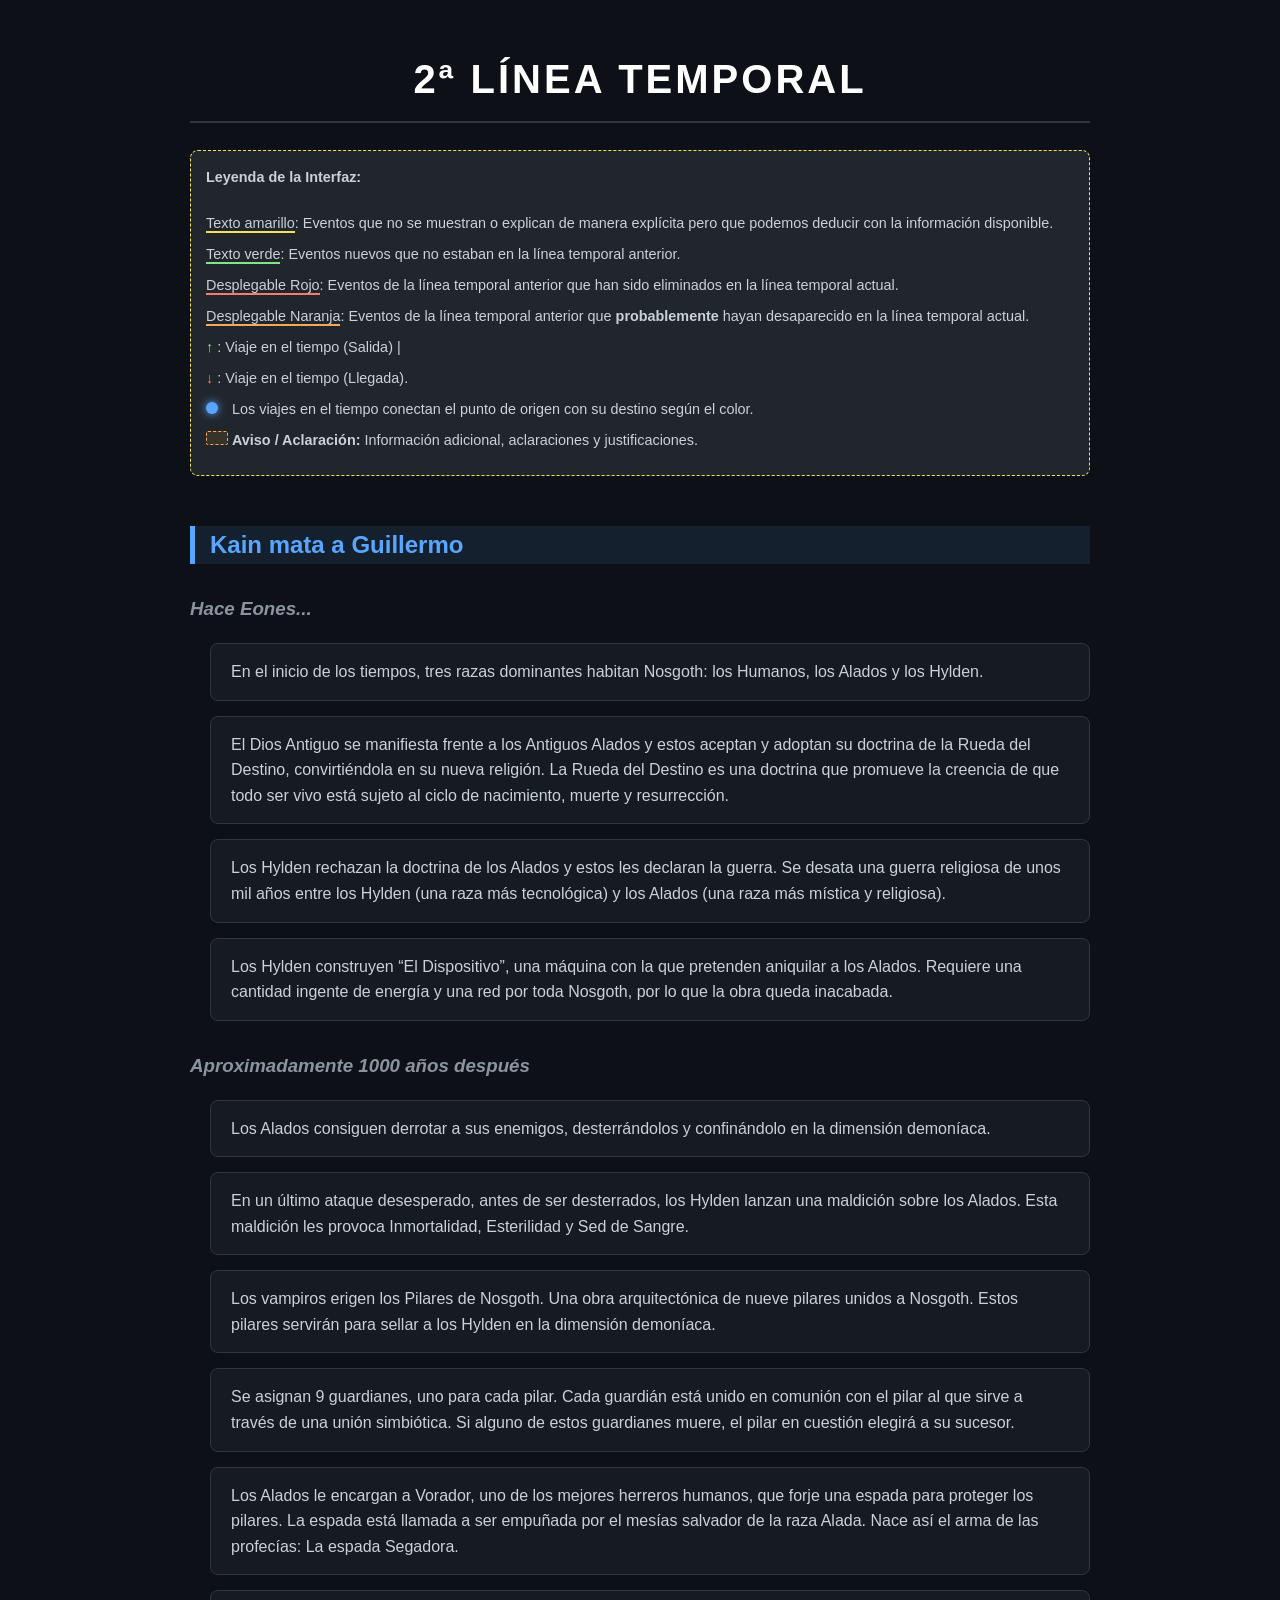
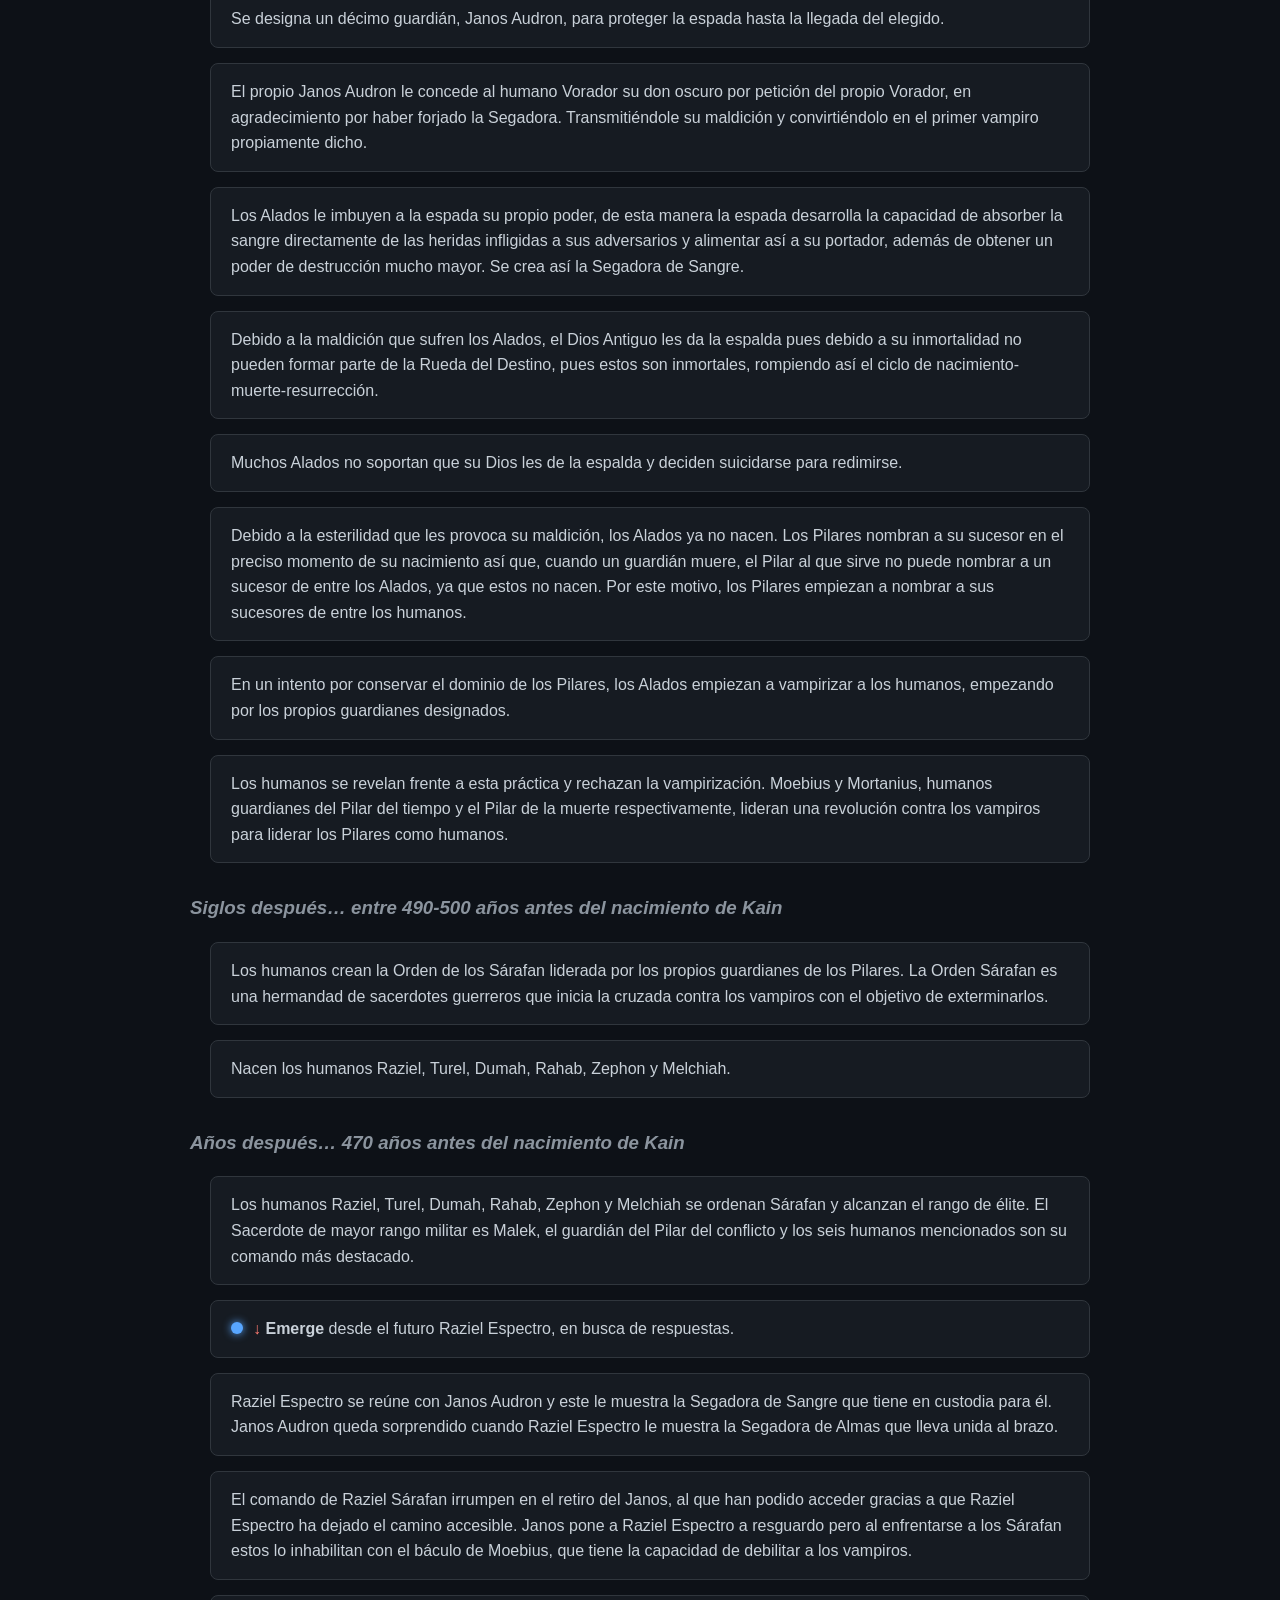
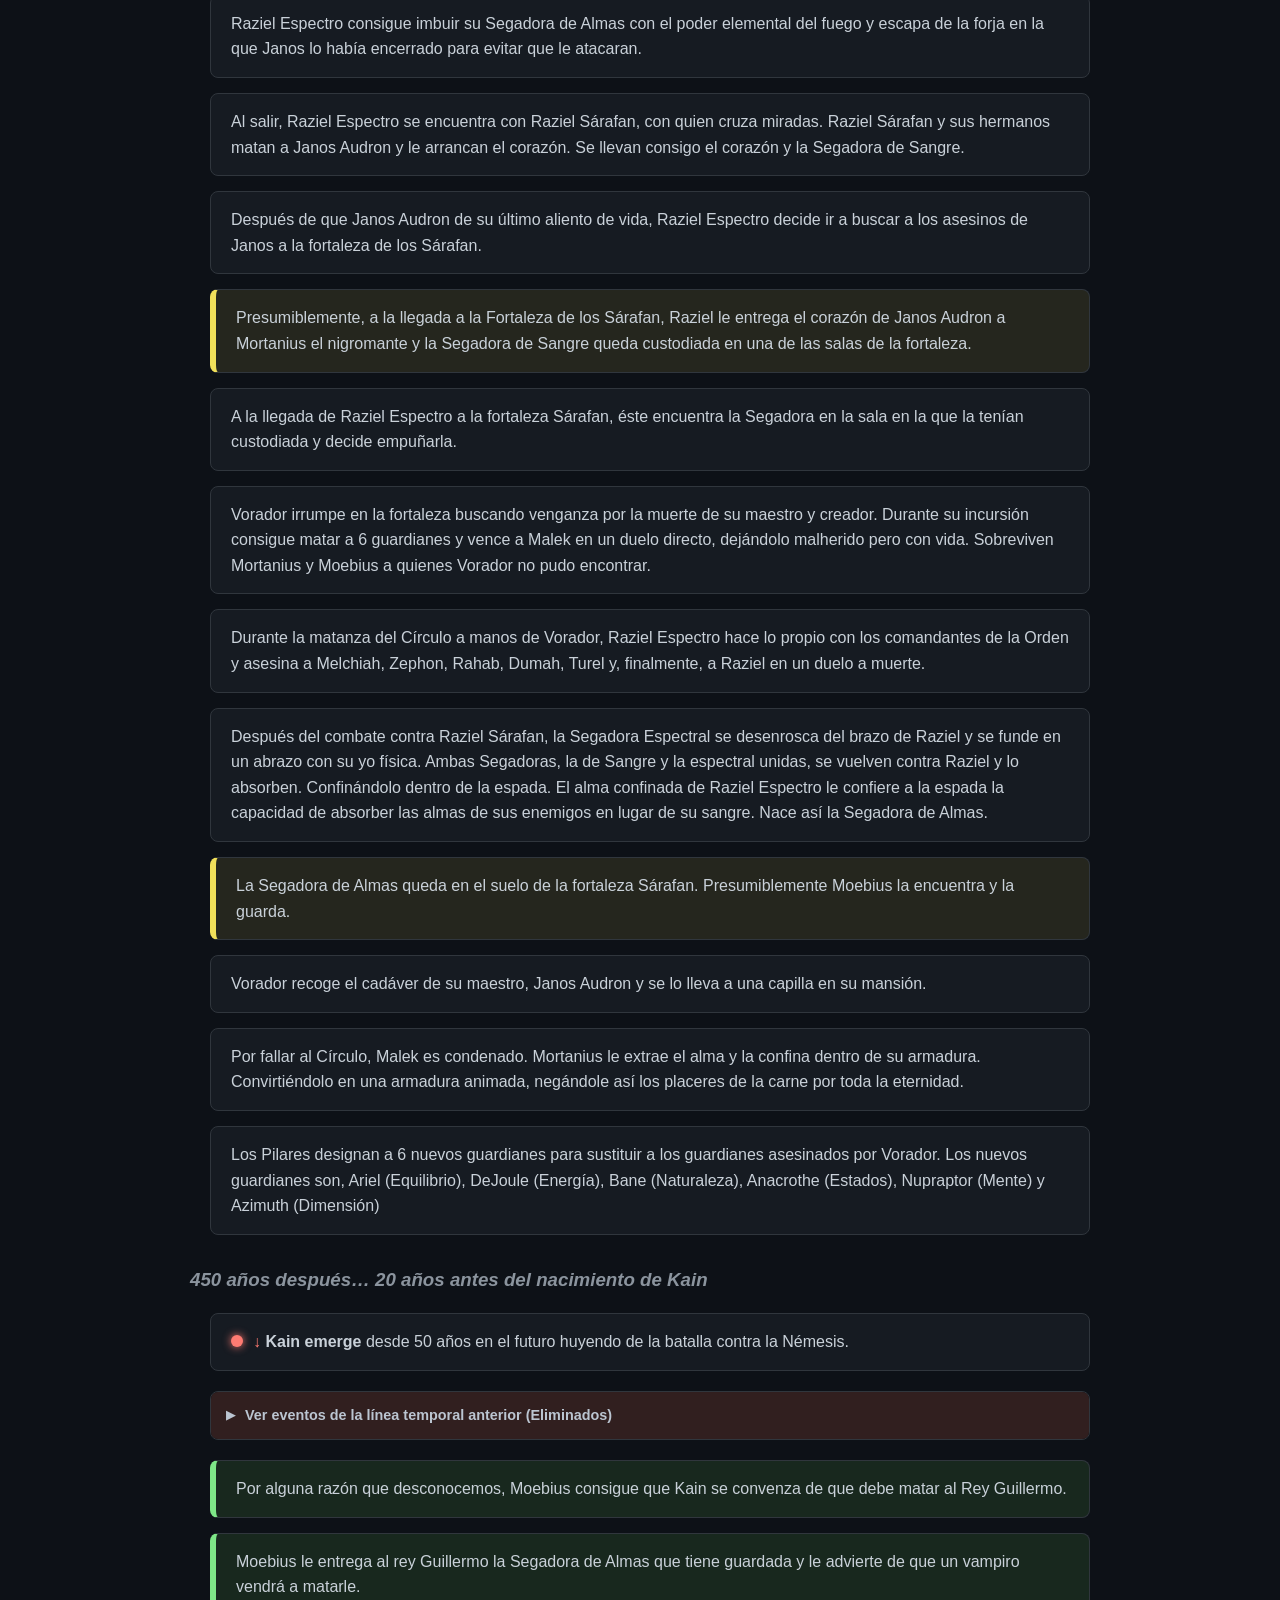
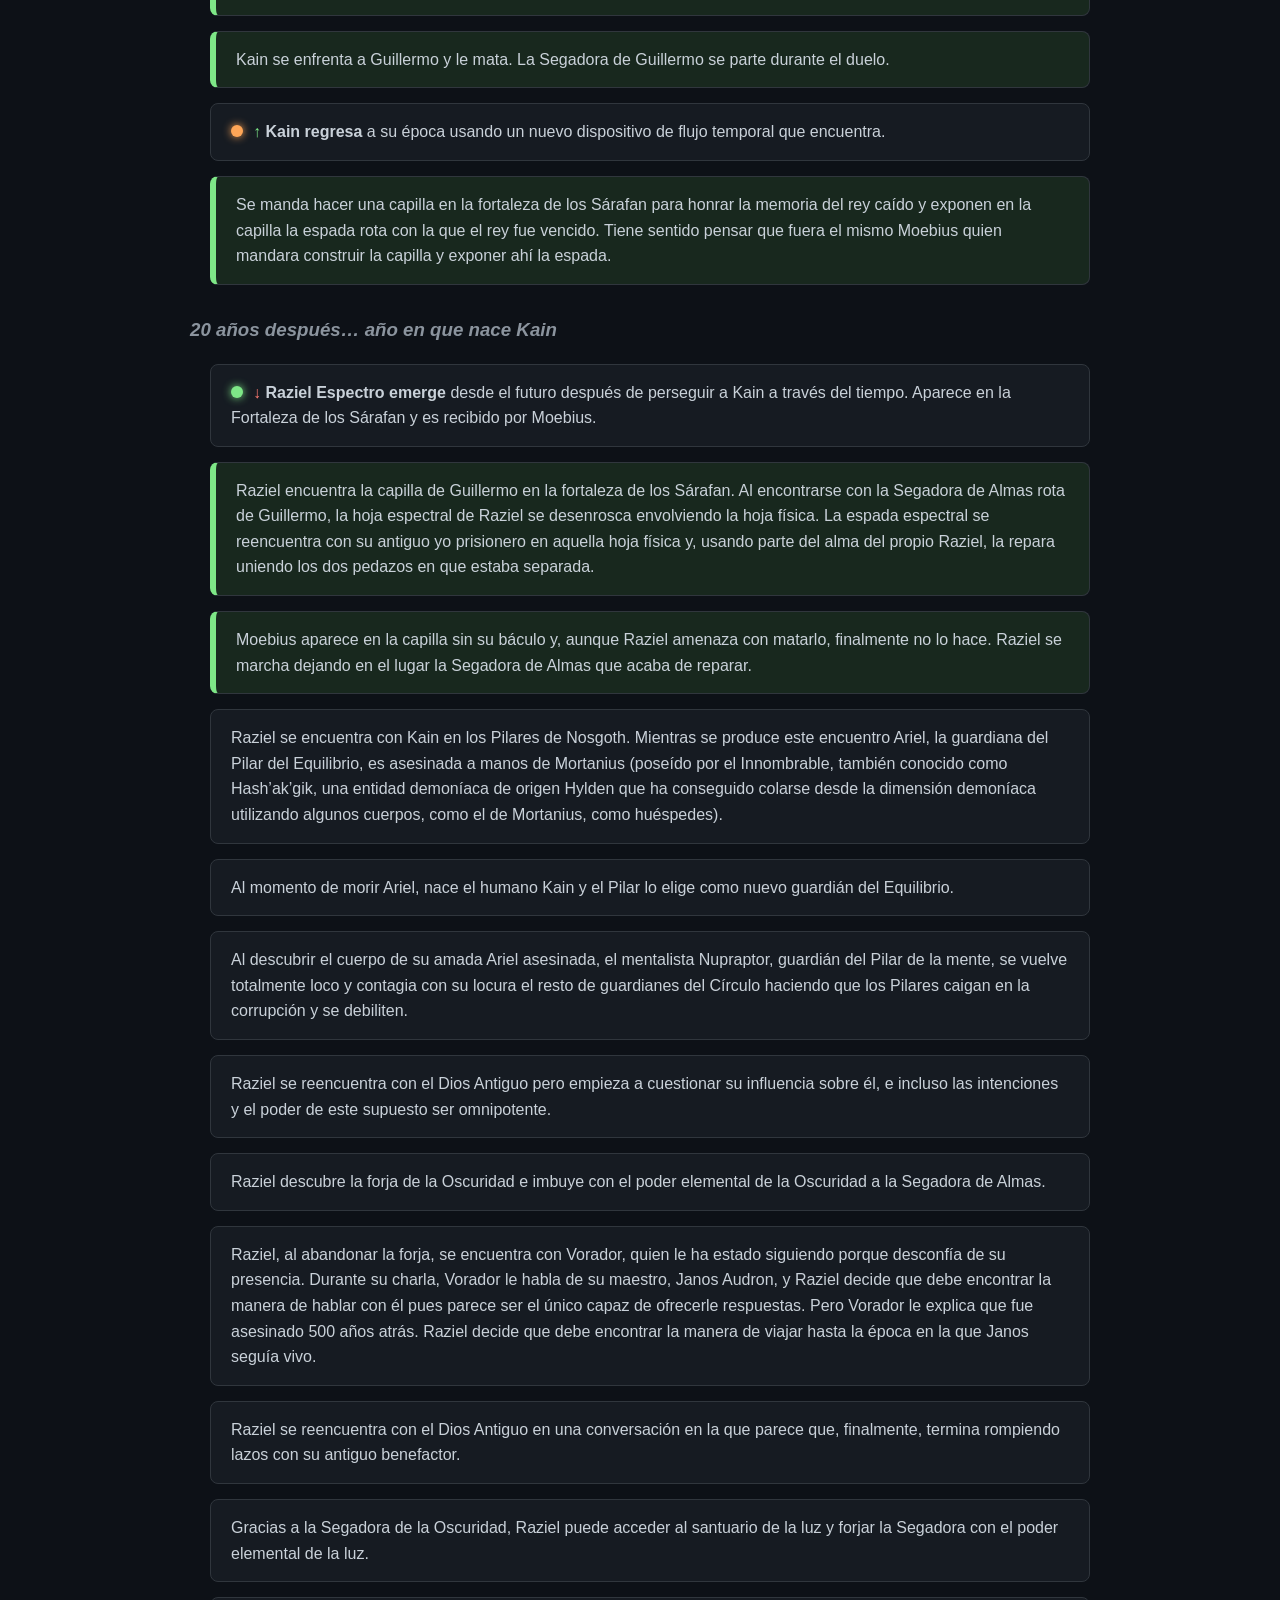
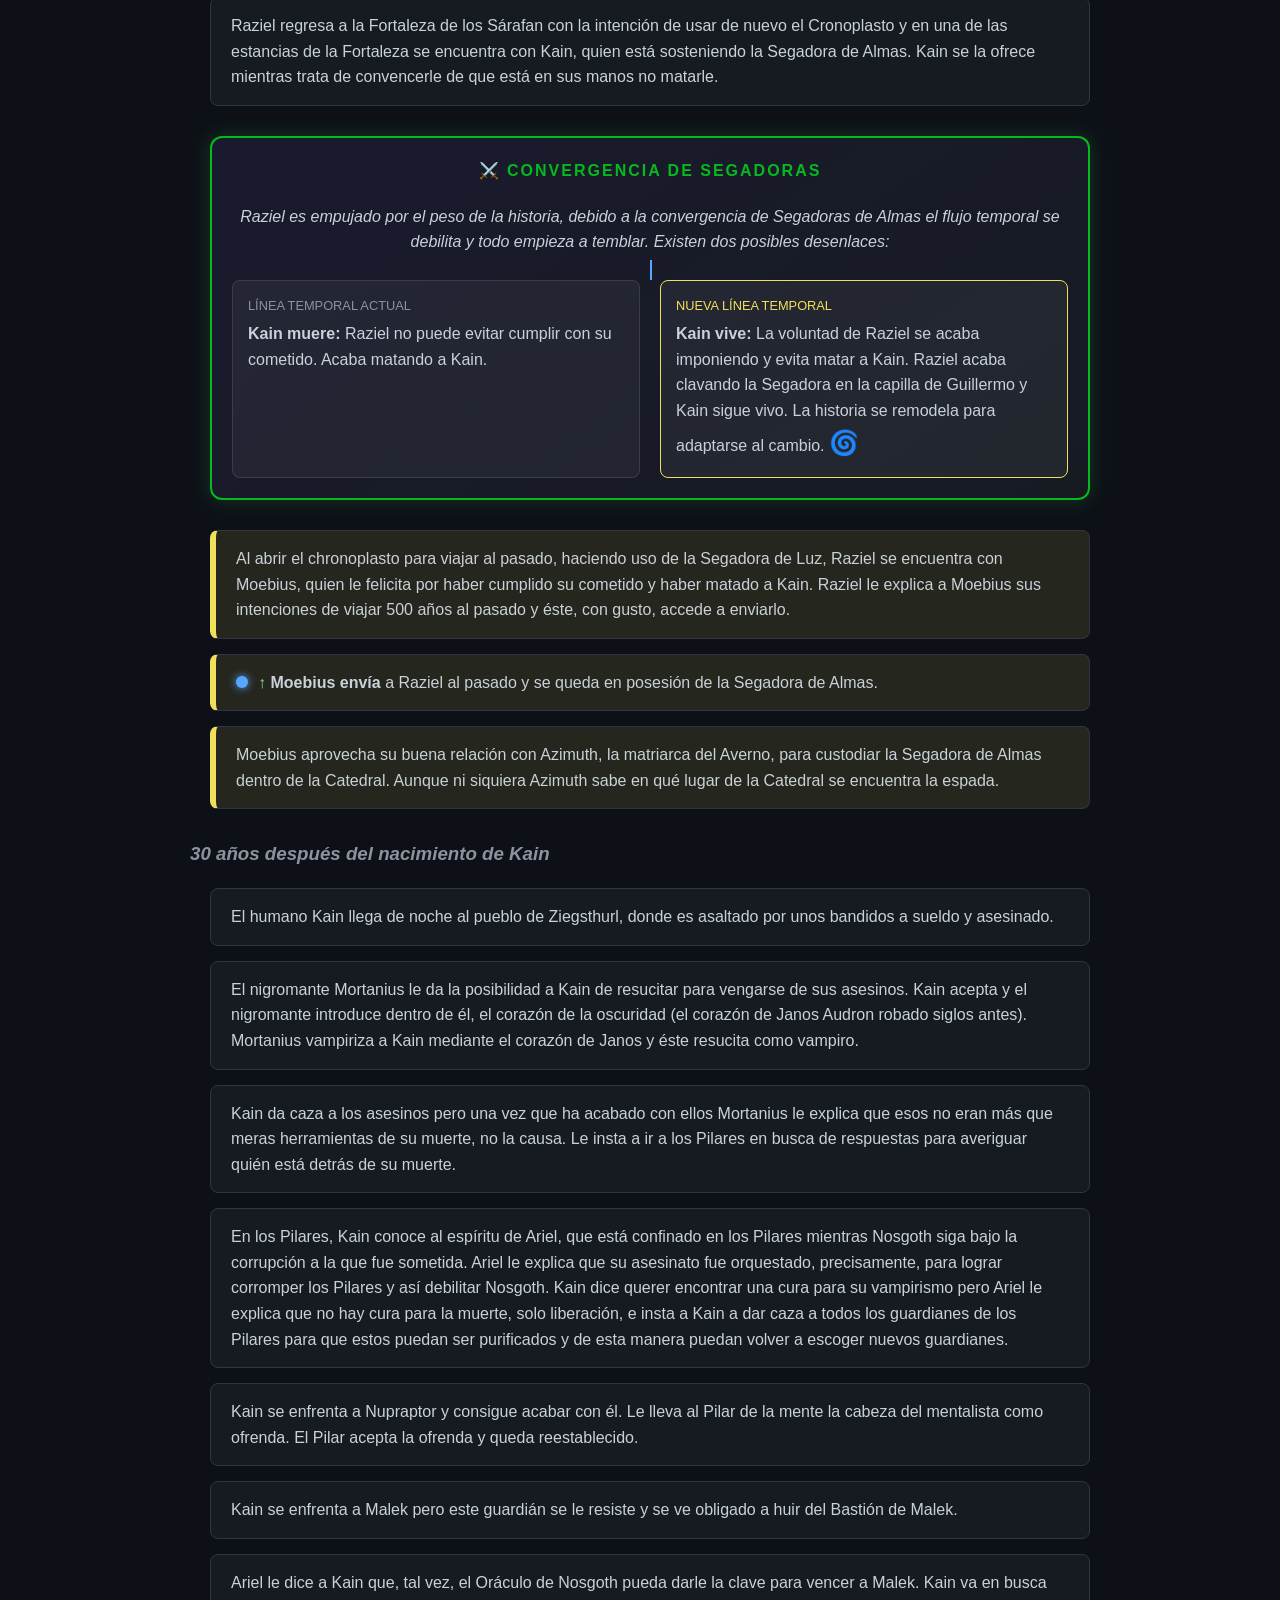
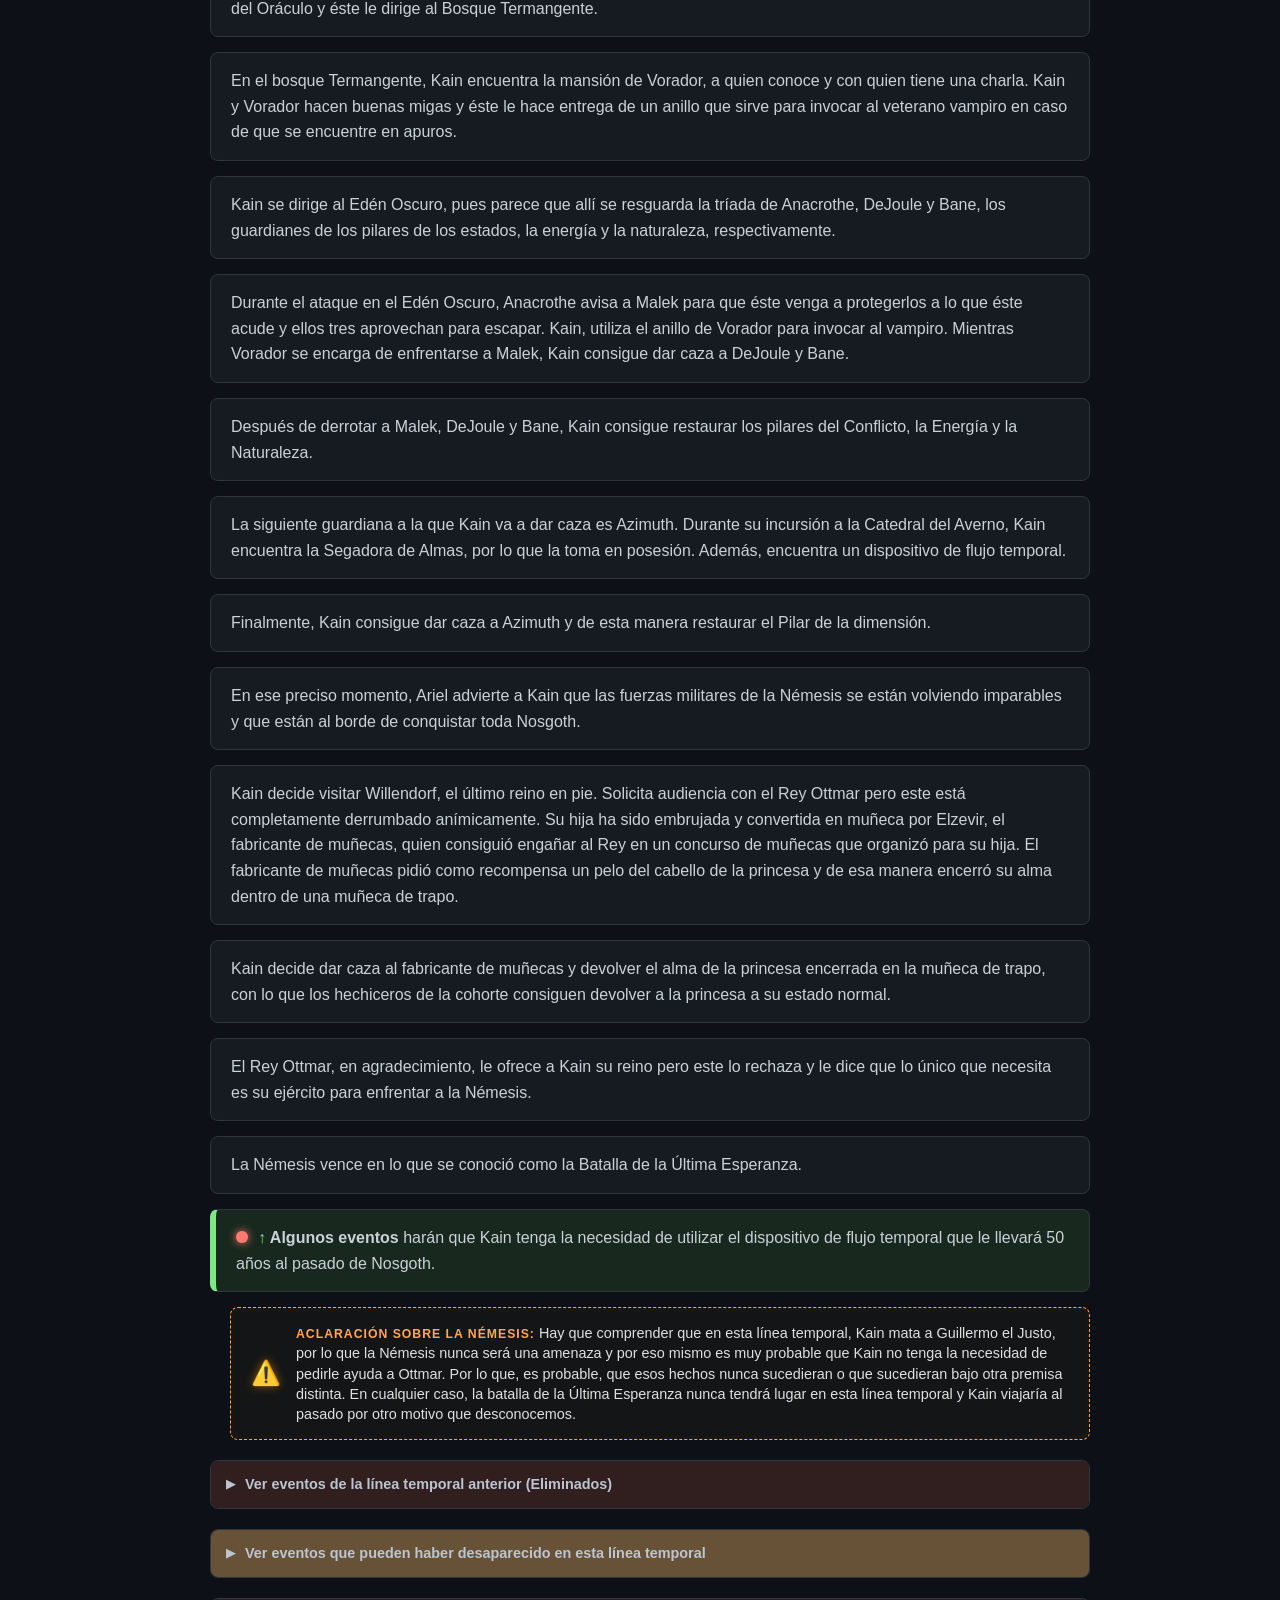
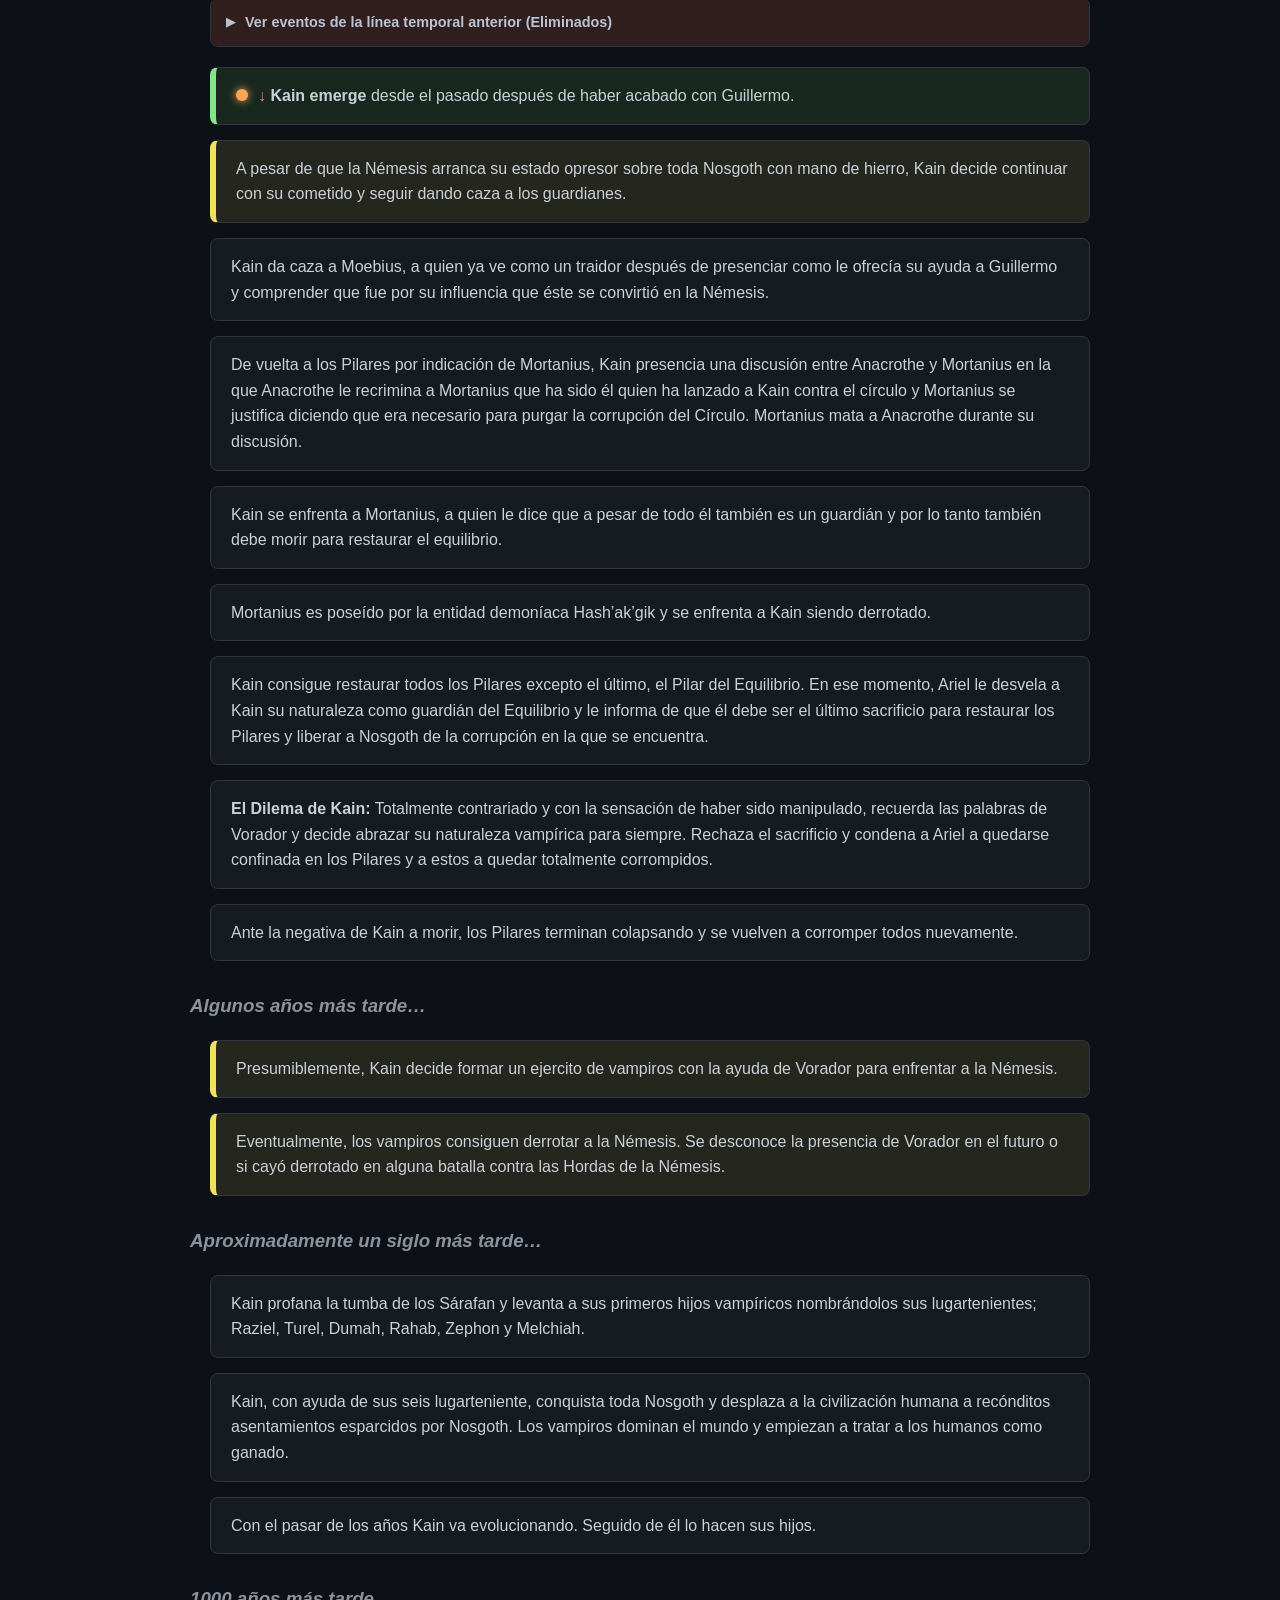
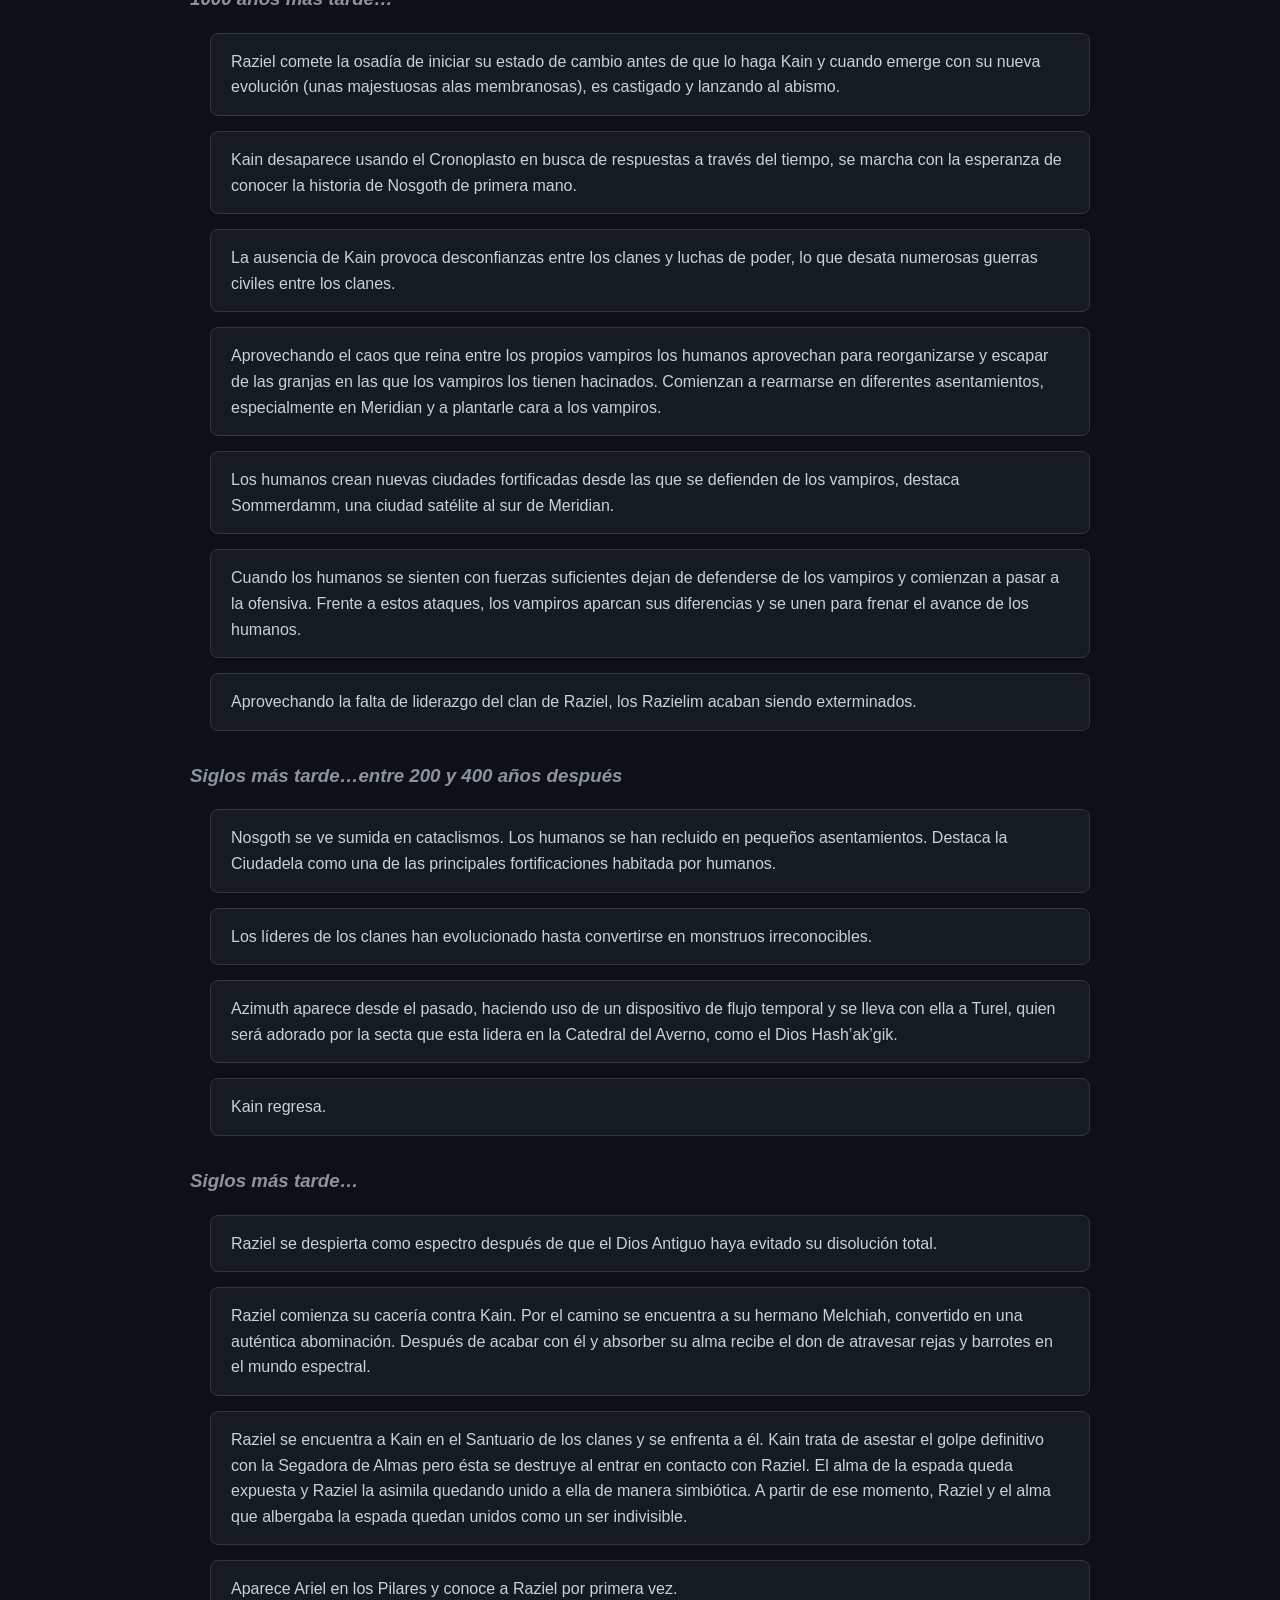
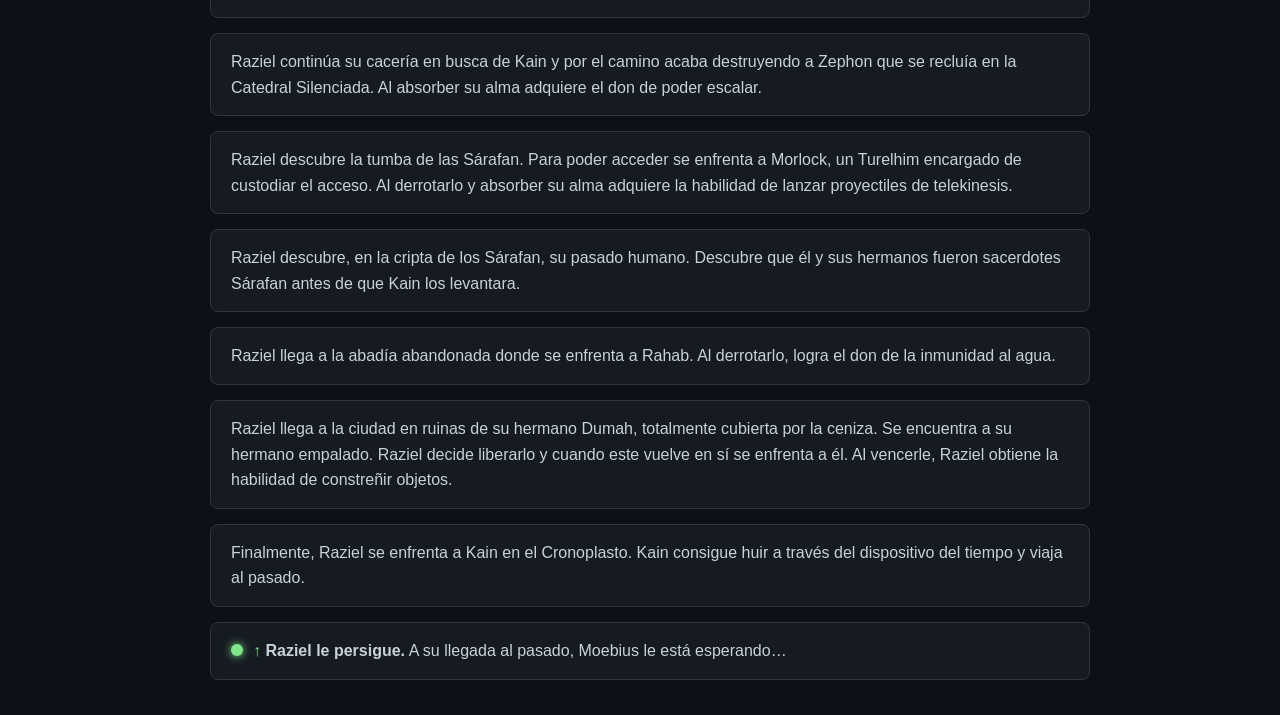
==== 2Timeline.html @ b4eefad9 "Subiendo archivos al remoto" ====
<!DOCTYPE html>
<html lang="es">

<head>
    <meta charset="UTF-8">
    <meta name="viewport" content="width=device-width, initial-scale=1.0">
    <title>Cronología de Nosgoth - Versión Estética</title>
    <link rel="stylesheet" href="./css/timeline-style.css" />
</head>

<body>

    <div class="container">
        <h1>2ª Línea Temporal</h1>

        <div class="legend">
            <strong>Leyenda de la Interfaz:</strong><br><br>
            <div class="legend-item"><span style="border-bottom: 2px solid var(--accent-yellow)">Texto amarillo</span>:
                Eventos que no se
                muestran o explican de manera explícita pero que podemos deducir con la información disponible.</div>
            <div class="legend-item"><span style="border-bottom: 2px solid var(--accent-green)">Texto verde</span>:
                Eventos nuevos que no estaban en la línea temporal anterior.</div>
            <div class="legend-item"><span style="border-bottom: 2px solid var(--accent-red)">Desplegable Rojo</span>:
                Eventos de la línea temporal anterior que han sido eliminados en la línea temporal actual.</div>
            <div class="legend-item"><span style="border-bottom: 2px solid var(--accent-orange)">Desplegable
                    Naranja</span>:
                Eventos de la línea temporal anterior que <strong>probablemente</strong> hayan desaparecido en la línea
                temporal actual.</div>
            <div class="legend-item"><span class="up">↑</span> : Viaje en el tiempo (Salida) | </div>
            <div class="legend-item"><span class="down">↓</span> : Viaje en el tiempo
                (Llegada).</div>
            <div class="legend-item"><span class="dot dot-blue"></span> Los viajes en el tiempo conectan el punto de
                origen con su destino según
                el color.</div>
            <div class="legend-item"><span class="warning-sample"></span>
                <strong>Aviso / Aclaración:</strong> Información adicional, aclaraciones y justificaciones.
            </div>
        </div>

        <h2>Kain mata a Guillermo</h2>

        <h3>Hace Eones...</h3>
        <div class="timeline">
            <div class="event-card">En el inicio de los tiempos, tres razas dominantes habitan Nosgoth: los Humanos, los
                Alados y los Hylden.</div>
            <div class="event-card">El Dios Antiguo se manifiesta frente a los Antiguos Alados y estos aceptan y adoptan
                su doctrina de la Rueda del Destino,
                convirtiéndola en su nueva religión.
                La Rueda del Destino es una doctrina que promueve la creencia de que todo ser vivo está sujeto al ciclo
                de nacimiento, muerte y resurrección.
            </div>
            <div class="event-card">Los Hylden rechazan la doctrina de los Alados y estos les declaran la guerra.
                Se desata una guerra religiosa de unos mil años entre los Hylden (una raza más tecnológica) y los Alados
                (una raza más mística y religiosa).
            </div>
            <div class="event-card">Los Hylden construyen “El Dispositivo”, una máquina con la que pretenden aniquilar a
                los Alados.
                Requiere una cantidad ingente de energía y una red por toda Nosgoth, por lo que la obra queda inacabada.
            </div>
        </div>

        <h3>Aproximadamente 1000 años después</h3>
        <div class="timeline">
            <div class="event-card">Los Alados consiguen derrotar a sus enemigos, desterrándolos y confinándolo en la
                dimensión demoníaca.</div>
            <div class="event-card">En un último ataque desesperado, antes de ser desterrados, los Hylden lanzan una
                maldición sobre los Alados.
                Esta maldición les provoca Inmortalidad, Esterilidad y Sed de Sangre.
            </div>
            <div class="event-card">Los vampiros erigen los Pilares de Nosgoth. Una obra arquitectónica de nueve pilares
                unidos a Nosgoth.
                Estos pilares servirán para sellar a los Hylden en la dimensión demoníaca.
            </div>
            <div class="event-card">Se asignan 9 guardianes, uno para cada pilar. Cada guardián está unido en comunión
                con el pilar al que sirve a través de una unión simbiótica.
                Si alguno de estos guardianes muere, el pilar en cuestión elegirá a su sucesor.
            </div>
            <div class="event-card">Los Alados le encargan a Vorador, uno de los mejores herreros humanos, que forje una
                espada para proteger los pilares.
                La espada está llamada a ser empuñada por el mesías salvador de la raza Alada.
                Nace así el arma de las profecías: La espada Segadora.
            </div>
            <div class="event-card">Se designa un décimo guardián, Janos Audron, para proteger la espada hasta la
                llegada del elegido. </div>
            <div class="event-card">El propio Janos Audron le concede al humano Vorador su don oscuro por petición del
                propio Vorador, en agradecimiento por haber forjado la Segadora.
                Transmitiéndole su maldición y convirtiéndolo en el primer vampiro propiamente dicho.
            </div>
            <div class="event-card">Los Alados le imbuyen a la espada su propio poder, de esta manera la espada
                desarrolla la capacidad de absorber la sangre directamente de las heridas
                infligidas a sus adversarios y alimentar así a su portador, además de obtener un poder de destrucción
                mucho mayor.
                Se crea así la Segadora de Sangre.
            </div>
            <div class="event-card">Debido a la maldición que sufren los Alados, el Dios Antiguo les da la espalda pues
                debido a su inmortalidad no pueden formar parte de la Rueda del Destino,
                pues estos son inmortales, rompiendo así el ciclo de nacimiento-muerte-resurrección.
            </div>
            <div class="event-card">Muchos Alados no soportan que su Dios les de la espalda y deciden suicidarse para
                redimirse. </div>
            <div class="event-card">Debido a la esterilidad que les provoca su maldición, los Alados ya no nacen. Los
                Pilares nombran a su sucesor en el preciso momento de su nacimiento así que,
                cuando un guardián muere, el Pilar al que sirve no puede nombrar a un sucesor de entre los Alados, ya
                que estos no nacen. Por este motivo,
                los Pilares empiezan a nombrar a sus sucesores de entre los humanos.
            </div>
            <div class="event-card">En un intento por conservar el dominio de los Pilares, los Alados empiezan a
                vampirizar a los humanos, empezando por los propios guardianes designados. </div>
            <div class="event-card">Los humanos se revelan frente a esta práctica y rechazan la vampirización.
                Moebius y Mortanius, humanos guardianes del Pilar del tiempo y el Pilar de la muerte respectivamente,
                lideran una revolución contra los vampiros para liderar los Pilares como humanos.
            </div>
        </div>
        <h3>Siglos después… entre 490-500 años antes del nacimiento de Kain</h3>
        <div class="timeline">
            <div class="event-card">Los humanos crean la Orden de los Sárafan liderada por los propios guardianes de los
                Pilares.
                La Orden Sárafan es una hermandad de sacerdotes guerreros que inicia la cruzada contra los vampiros con
                el objetivo de exterminarlos.
            </div>
            <div class="event-card">Nacen los humanos Raziel, Turel, Dumah, Rahab, Zephon y Melchiah. </div>
        </div>
        <h3>Años después… 470 años antes del nacimiento de Kain</h3>
        <div class="timeline">
            <div class="event-card">Los humanos Raziel, Turel, Dumah, Rahab, Zephon y Melchiah se ordenan Sárafan y
                alcanzan el rango de élite.
                El Sacerdote de mayor rango militar es Malek, el guardián del Pilar del conflicto y los seis humanos
                mencionados son su comando más destacado.
            </div>
            <div class="event-card">
                <span class="dot dot-blue"></span><span class="down">↓</span>
                <strong>Emerge</strong> desde el futuro Raziel Espectro, en busca de respuestas.
            </div>
            <div class="event-card">Raziel Espectro se reúne con Janos Audron y este le muestra la Segadora de Sangre
                que tiene en custodia para él.
                Janos Audron queda sorprendido cuando Raziel Espectro le muestra la Segadora de Almas que lleva unida al
                brazo.
            </div>
            <div class="event-card">El comando de Raziel Sárafan irrumpen en el retiro del Janos, al que han podido
                acceder gracias a que Raziel Espectro ha dejado el camino accesible.
                Janos pone a Raziel Espectro a resguardo pero al enfrentarse a los Sárafan estos lo inhabilitan con el
                báculo de Moebius,
                que tiene la capacidad de debilitar a los vampiros.
            </div>
            <div class="event-card">Raziel Espectro consigue imbuir su Segadora de Almas con el poder elemental del
                fuego y escapa de la forja en la que Janos
                lo había encerrado para evitar que le atacaran.
            </div>
            <div class="event-card">Al salir, Raziel Espectro se encuentra con Raziel Sárafan, con quien cruza miradas.
                Raziel Sárafan y sus hermanos matan a Janos Audron y le arrancan el corazón.
                Se llevan consigo el corazón y la Segadora de Sangre.
            </div>
            <div class="event-card">Después de que Janos Audron de su último aliento de vida,
                Raziel Espectro decide ir a buscar a los asesinos de Janos a la fortaleza de los Sárafan.
            </div>
            <div class="event-card deduced">Presumiblemente, a la llegada a la Fortaleza de los Sárafan, Raziel le
                entrega el corazón de Janos Audron a Mortanius el nigromante y la Segadora de Sangre queda custodiada en
                una de las salas de la fortaleza.
            </div>
            <div class="event-card">
                A la llegada de Raziel Espectro a la fortaleza Sárafan, éste encuentra la Segadora en la sala en la que
                la tenían custodiada y decide empuñarla.
            </div>
            <div class="event-card">
                Vorador irrumpe en la fortaleza buscando venganza por la muerte de su maestro y creador. Durante su
                incursión consigue matar a 6 guardianes y vence a Malek en un duelo directo, dejándolo malherido pero
                con vida. Sobreviven Mortanius y Moebius a quienes Vorador no pudo encontrar.
            </div>
            <div class="event-card">Durante la matanza del Círculo a manos de Vorador, Raziel Espectro hace lo propio
                con los comandantes de la Orden y asesina a Melchiah, Zephon, Rahab, Dumah, Turel y, finalmente, a
                Raziel en un duelo a muerte.

            </div>
            <div class="event-card">Después del combate contra Raziel Sárafan, la Segadora Espectral se desenrosca del
                brazo de Raziel y se funde en un abrazo con su yo física. Ambas Segadoras, la de Sangre y la espectral
                unidas, se vuelven contra Raziel y lo absorben. Confinándolo dentro de la espada. El alma confinada de
                Raziel Espectro le confiere a la espada la capacidad de absorber las almas de sus enemigos en lugar de
                su sangre. Nace así la Segadora de Almas.

            </div>
            <div class="event-card deduced">La Segadora de Almas queda en el suelo de la fortaleza Sárafan.
                Presumiblemente Moebius la encuentra y la guarda.
            </div>
            <div class="event-card">Vorador recoge el cadáver de su maestro, Janos Audron y se lo lleva a una capilla en
                su mansión.
            </div>
            <div class="event-card">Por fallar al Círculo, Malek es condenado. Mortanius le extrae el alma y la confina
                dentro de su armadura. Convirtiéndolo en una armadura animada, negándole así los placeres de la carne
                por toda la eternidad.
            </div>
            <div class="event-card">Los Pilares designan a 6 nuevos guardianes para sustituir a los guardianes
                asesinados por Vorador. Los nuevos guardianes son, Ariel (Equilibrio), DeJoule (Energía), Bane
                (Naturaleza), Anacrothe (Estados), Nupraptor (Mente) y Azimuth (Dimensión)

            </div>
        </div>

        <h3>450 años después… 20 años antes del nacimiento de Kain</h3>
        <div class="timeline">
            <div class="event-card">
                <span class="dot dot-red"></span><span class="down">↓</span>
                <strong>Kain emerge</strong> desde 50 años en el futuro huyendo de la batalla contra la Némesis.
            </div>
            <details class="collapsed-timeline">
                <summary>Ver eventos de la línea temporal anterior (Eliminados)</summary>
                <div class="collapsed-content">
                    <div class="event-card deleted">Kain se percata de que está en la época en la que Guillermo el Justo
                        todavía
                        era un
                        rey noble y decide matarlo antes de que se convierta en la Némesis.</div>
                    <div class="event-card deleted">Kain presencia, infiltrado, como Moebius arma a Guillermo el Justo
                        con la
                        Segadora
                        de Almas y le advierte de que un vampiro tratará de acabar con él.</div>
                    <div class="event-card deleted">Kain enfrenta al Rey Guillermo pero no consigue vencerlo y acaba
                        huyendo de
                        regreso a la época de la que viene.</div>
                    <div class="event-card deleted">Presumiblemente, El Rey Guillermo el justo le devuelve la Segadora
                        prestada a Moebius y en agradecimiento por su ayuda empieza a confiar en él y se deja guiar por
                        sus
                        consejos. Con el tiempo irá haciéndose cada vez más déspota y creciendo militarmente bajo la
                        influencia de Moebius hasta convertirse en La Némesis.
                    </div>
                </div>
            </details>
            <div class="event-card created"> Por alguna razón que desconocemos, Moebius consigue que Kain se convenza de
                que debe matar al Rey Guillermo.
            </div>
            <div class="event-card created"> Moebius le entrega al rey Guillermo la Segadora de Almas que tiene guardada
                y le advierte de que un vampiro vendrá a matarle.
            </div>
            <div class="event-card created"> Kain se enfrenta a Guillermo y le mata. La Segadora de Guillermo se parte
                durante el duelo.
            </div>
            <div class="event-card">
                <span class="dot dot-orange"></span><span class="up">↑</span> <strong>Kain regresa</strong> a su época
                usando un nuevo dispositivo de flujo temporal que encuentra.
            </div>
            <div class="event-card created"> Se manda hacer una capilla en la fortaleza de los Sárafan para honrar la
                memoria del rey caído y exponen en la capilla la espada rota con la que el rey fue vencido. Tiene
                sentido pensar que fuera el mismo Moebius quien mandara construir la capilla y exponer ahí la espada.
            </div>

        </div>

        <h3>20 años después… año en que nace Kain</h3>
        <div class="timeline">
            <div class="event-card">
                <span class="dot dot-green"></span><span class="down">↓</span>
                <strong>Raziel Espectro emerge</strong> desde el futuro después de perseguir a Kain a través del tiempo.
                Aparece en la Fortaleza de los Sárafan y es recibido por Moebius.
            </div>
            <div class="event-card created"> Raziel encuentra la capilla de Guillermo en la fortaleza de los Sárafan. Al
                encontrarse con la Segadora de Almas rota de Guillermo, la hoja espectral de Raziel se desenrosca
                envolviendo la hoja física. La espada espectral se reencuentra con su antiguo yo prisionero en aquella
                hoja física y, usando parte del alma del propio Raziel, la repara uniendo los dos pedazos en que estaba
                separada.
            </div>
            <div class="event-card created"> Moebius aparece en la capilla sin su báculo y, aunque Raziel amenaza con
                matarlo, finalmente no lo hace. Raziel se marcha dejando en el lugar la Segadora de Almas que acaba de
                reparar.
            </div>
            <div class="event-card">Raziel se encuentra con Kain en los Pilares de Nosgoth. Mientras se produce este
                encuentro Ariel, la guardiana del Pilar del Equilibrio, es asesinada a manos de Mortanius (poseído por
                el Innombrable, también conocido como Hash’ak’gik, una entidad demoníaca de origen Hylden que ha
                conseguido colarse desde la dimensión demoníaca utilizando algunos cuerpos, como el de Mortanius, como
                huéspedes).
            </div>
            <div class="event-card">Al momento de morir Ariel, nace el humano Kain y el Pilar lo elige como nuevo
                guardián del Equilibrio.
            </div>
            <div class="event-card">Al descubrir el cuerpo de su amada Ariel asesinada, el mentalista Nupraptor,
                guardián del Pilar de la mente, se vuelve totalmente loco y contagia con su locura el resto de
                guardianes del Círculo haciendo que los Pilares caigan en la corrupción y se debiliten.
            </div>
            <div class="event-card">Raziel se reencuentra con el Dios Antiguo pero empieza a cuestionar su influencia
                sobre él, e incluso las intenciones y el poder de este supuesto ser omnipotente.
            </div>
            <div class="event-card">Raziel descubre la forja de la Oscuridad e imbuye con el poder elemental de la
                Oscuridad a la Segadora de Almas.
            </div>
            <div class="event-card">Raziel, al abandonar la forja, se encuentra con Vorador, quien le ha estado
                siguiendo porque desconfía de su presencia. Durante su charla, Vorador le habla de su maestro, Janos
                Audron, y Raziel decide que debe encontrar la manera de hablar con él pues parece ser el único capaz de
                ofrecerle respuestas. Pero Vorador le explica que fue asesinado 500 años atrás. Raziel decide que debe
                encontrar la manera de viajar hasta la época en la que Janos seguía vivo.
            </div>
            <div class="event-card">Raziel se reencuentra con el Dios Antiguo en una conversación en la que parece que,
                finalmente, termina rompiendo lazos con su antiguo benefactor.
            </div>
            <div class="event-card">Gracias a la Segadora de la Oscuridad, Raziel puede acceder al santuario de la luz y
                forjar la Segadora con el poder elemental de la luz.
            </div>
            <div class="event-card">Raziel regresa a la Fortaleza de los Sárafan con la intención de usar de nuevo el
                Cronoplasto y en una de las estancias de la Fortaleza se encuentra con Kain, quien está sosteniendo la
                Segadora de Almas. Kain se la ofrece mientras trata de convencerle de que está en sus manos no matarle.
            </div>
            <div class="divergence-container divergence-container-created">
                <div class="divergence-header divergence-header-created">
                    <span>⚔️ Convergencia de Segadoras</span>
                </div>

                <p style="text-align: center; margin-bottom: 25px; font-style: italic;">
                    Raziel es empujado por el peso de la historia, debido a la convergencia de Segadoras de Almas el
                    flujo temporal se debilita y todo empieza a temblar. Existen dos posibles desenlaces:
                </p>

                <div class="split-paths">
                    <div class="path-card">
                        <span class="path-label">Línea Temporal Actual</span>
                        <strong>Kain muere: </strong> Raziel
                        no puede evitar cumplir con su cometido. Acaba matando a Kain.
                    </div>

                    <div class="path-card" style="border-color: #f1e05a;">
                        <span class="path-label" style="color: #f1e05a;">Nueva Línea Temporal</span>
                        <strong>Kain vive:</strong> La voluntad de Raziel se acaba imponiendo y evita matar a Kain.
                        Raziel acaba clavando la Segadora en la capilla de Guillermo y Kain sigue vivo. La historia se
                        remodela para adaptarse al cambio. <span class="vortex-icon">🌀</span>
                    </div>
                </div>

            </div>
            <div class="event-card deduced">Al abrir el chronoplasto para viajar al pasado, haciendo uso de la Segadora
                de Luz, Raziel se encuentra con Moebius, quien le felicita por haber cumplido su cometido y haber matado
                a Kain. Raziel le explica a Moebius sus intenciones de viajar 500 años al pasado y éste, con gusto,
                accede a enviarlo.
            </div>
            <div class="event-card deduced">
                <span class="dot dot-blue"></span><span class="up">↑</span>
                <strong>Moebius envía</strong> a Raziel al pasado y se queda en posesión de la Segadora de Almas.
            </div>
            <div class="event-card deduced">Moebius aprovecha su buena relación con Azimuth, la matriarca del Averno,
                para custodiar la Segadora de Almas dentro de la Catedral. Aunque ni siquiera Azimuth sabe en qué lugar
                de la Catedral se encuentra la espada.
            </div>

        </div>

        <h3>30 años después del nacimiento de Kain</h3>
        <div class="timeline">
            <div class="event-card">El humano Kain llega de noche al pueblo de Ziegsthurl, donde es asaltado por unos
                bandidos a sueldo y asesinado.
            </div>
            <div class="event-card">El nigromante Mortanius le da la posibilidad a Kain de resucitar para vengarse de
                sus asesinos. Kain acepta y el nigromante introduce dentro de él, el corazón de la oscuridad (el corazón
                de Janos Audron robado siglos antes). Mortanius vampiriza a Kain mediante el corazón de Janos y éste
                resucita como vampiro.
            </div>
            <div class="event-card">Kain da caza a los asesinos pero una vez que ha acabado con ellos Mortanius le
                explica que esos no eran más que meras herramientas de su muerte, no la causa. Le insta a ir a los
                Pilares en busca de respuestas para averiguar quién está detrás de su muerte.
            </div>
            <div class="event-card">En los Pilares, Kain conoce al espíritu de Ariel, que está confinado en los Pilares
                mientras Nosgoth siga bajo la corrupción a la que fue sometida. Ariel le explica que su asesinato fue
                orquestado, precisamente, para lograr corromper los Pilares y así debilitar Nosgoth. Kain dice querer
                encontrar una cura para su vampirismo pero Ariel le explica que no hay cura para la muerte, solo
                liberación, e insta a Kain a dar caza a todos los guardianes de los Pilares para que estos puedan ser
                purificados y de esta manera puedan volver a escoger nuevos guardianes.
            </div>
            <div class="event-card">Kain se enfrenta a Nupraptor y consigue acabar con él. Le lleva al Pilar de la mente
                la cabeza del mentalista como ofrenda. El Pilar acepta la ofrenda y queda reestablecido.
            </div>
            <div class="event-card">Kain se enfrenta a Malek pero este guardián se le resiste y se ve obligado a huir
                del Bastión de Malek.
            </div>
            <div class="event-card">Ariel le dice a Kain que, tal vez, el Oráculo de Nosgoth pueda darle la clave para
                vencer a Malek. Kain va en busca del Oráculo y éste le dirige al Bosque Termangente.
            </div>
            <div class="event-card">En el bosque Termangente, Kain encuentra la mansión de Vorador, a quien conoce y con
                quien tiene una charla. Kain y Vorador hacen buenas migas y éste le hace entrega de un anillo que sirve
                para invocar al veterano vampiro en caso de que se encuentre en apuros.
            </div>
            <div class="event-card">Kain se dirige al Edén Oscuro, pues parece que allí se resguarda la tríada de
                Anacrothe, DeJoule y Bane, los guardianes de los pilares de los estados, la energía y la naturaleza,
                respectivamente.
            </div>
            <div class="event-card">Durante el ataque en el Edén Oscuro, Anacrothe avisa a Malek para que éste venga a
                protegerlos a lo que éste acude y ellos tres aprovechan para escapar. Kain, utiliza el anillo de Vorador
                para invocar al vampiro. Mientras Vorador se encarga de enfrentarse a Malek, Kain consigue dar caza a
                DeJoule y Bane.
            </div>
            <div class="event-card">Después de derrotar a Malek, DeJoule y Bane, Kain consigue restaurar los pilares del
                Conflicto, la Energía y la Naturaleza.
            </div>
            <div class="event-card">La siguiente guardiana a la que Kain va a dar caza es Azimuth. Durante su incursión
                a la Catedral del Averno, Kain encuentra la Segadora de Almas, por lo que la toma en posesión. Además,
                encuentra un dispositivo de flujo temporal.
            </div>
            <div class="event-card">Finalmente, Kain consigue dar caza a Azimuth y de esta manera restaurar el Pilar de
                la dimensión.
            </div>
            <div class="event-card">En ese preciso momento, Ariel advierte a Kain que las fuerzas militares de la
                Némesis se están volviendo imparables y que están al borde de conquistar toda Nosgoth.
            </div>
            <div class="event-card">Kain decide visitar Willendorf, el último reino en pie. Solicita audiencia con el
                Rey Ottmar pero este está completamente derrumbado anímicamente. Su hija ha sido embrujada y convertida
                en muñeca por Elzevir, el fabricante de muñecas, quien consiguió engañar al Rey en un concurso de
                muñecas que organizó para su hija. El fabricante de muñecas pidió como recompensa un pelo del cabello de
                la princesa y de esa manera encerró su alma dentro de una muñeca de trapo.
            </div>
            <div class="event-card">Kain decide dar caza al fabricante de muñecas y devolver el alma de la princesa
                encerrada en la muñeca de trapo, con lo que los hechiceros de la cohorte consiguen devolver a la
                princesa a su estado normal.
            </div>
            <div class="event-card">El Rey Ottmar, en agradecimiento, le ofrece a Kain su reino pero este lo rechaza y
                le dice que lo único que necesita es su ejército para enfrentar a la Némesis.
            </div>
            <div class="event-card">La Némesis vence en lo que se conoció como la Batalla de la Última Esperanza.
            </div>
            <div class="event-card created"> <span class="dot dot-red"></span><span class="up">↑</span><strong> Algunos
                    eventos</strong> harán que Kain tenga la necesidad de utilizar el dispositivo de flujo temporal que
                le llevará 50 años al pasado de Nosgoth.
            </div>
            <div class="event-card warning-card">
                <div class="warning-icon">⚠️</div>
                <div class="warning-content">
                    <strong>Aclaración sobre la Némesis:</strong>
                    Hay que comprender que en esta línea temporal, Kain mata a Guillermo el Justo, por lo que la Némesis
                    nunca será una amenaza y por eso mismo es muy probable que Kain no tenga la necesidad de pedirle
                    ayuda a Ottmar. Por lo que, es probable, que esos hechos nunca sucedieran o que sucedieran bajo otra
                    premisa distinta. En cualquier caso, la batalla de la Última Esperanza nunca tendrá lugar en esta
                    línea temporal y Kain viajaría al pasado por otro motivo que desconocemos.
                </div>
            </div>
            <details class="collapsed-timeline">
                <summary>Ver eventos de la línea temporal anterior (Eliminados)</summary>
                <div class="collapsed-content">
                    <div class="event-card deleted">En ese preciso momento, Ariel advierte a Kain que las fuerzas
                        militares de la Némesis se están volviendo imparables y que están al borde de conquistar toda
                        Nosgoth.
                    </div>
                </div>
            </details>
            <details class="collapsed-timeline collapsed-timeline-maybe">
                <summary>Ver eventos que pueden haber desaparecido en esta línea temporal</summary>
                <div class="collapsed-content">
                    <div class="event-card maybe-deleted">Kain decide visitar Willendorf, el último reino en pie.
                        Solicita audiencia con el Rey Ottmar pero este está completamente derrumbado anímicamente. Su
                        hija ha sido embrujada y convertida en muñeca por Elzevir, el fabricante de muñecas, quien
                        consiguió engañar al Rey en un concurso de muñecas que organizó para su hija. El fabricante de
                        muñecas pidió como recompensa un pelo del cabello de la princesa y de esa manera encerró su alma
                        dentro de una muñeca de trapo.
                    </div>
                    <div class="event-card maybe-deleted">Kain decide dar caza al fabricante de muñecas y devolver el
                        alma de la princesa encerrada en la muñeca de trapo, con lo que los hechiceros de la corte
                        consiguen devolver a la princesa a su estado normal.
                    </div>
                    <div class="event-card maybe-deleted">El Rey Ottmar, en agradecimiento, le ofrece a Kain su reino
                        pero este lo rechaza.
                    </div>
                </div>
            </details>
            <details class="collapsed-timeline">
                <summary>Ver eventos de la línea temporal anterior (Eliminados)</summary>
                <div class="collapsed-content">
                    <div class="event-card deleted">La Némesis vence en lo que se conoció como la Batalla de la Última
                        Esperanza. Kain utiliza el dispositivo de flujo temporal que encontré en la Catedral del Averno
                        para huir de la batalla y de esta manera viaja 50 años al pasado.
                    </div>
                    <div class="event-card deleted">Kain regresa malherido desde el pasado.
                    </div>
                    <div class="event-card deleted">A pesar de que la Némesis arranca su estado opresor sobre toda
                        Nosgoth con mano de hierro, Kain decide continuar con su cometido y seguir dando caza a los
                        guardianes.
                    </div>
                </div>
            </details>
            <div class="event-card created">
                <span class="dot dot-orange"></span><span class="down">↓</span>
                <strong>Kain emerge</strong> desde el pasado después de haber acabado con Guillermo.

            </div>

            <div class="event-card deduced">A pesar de que la Némesis arranca su estado opresor sobre toda Nosgoth con
                mano de hierro, Kain decide continuar con su cometido y seguir dando caza a los guardianes.
            </div>
            <div class="event-card">Kain da caza a Moebius, a quien ya ve como un traidor después de presenciar como le
                ofrecía su ayuda a Guillermo y comprender que fue por su influencia que éste se convirtió en la Némesis.
            </div>
            <div class="event-card">De vuelta a los Pilares por indicación de Mortanius, Kain presencia una discusión
                entre Anacrothe y Mortanius en la que Anacrothe le recrimina a Mortanius que ha sido él quien ha lanzado
                a Kain contra el círculo y Mortanius se justifica diciendo que era necesario para purgar la corrupción
                del Círculo. Mortanius mata a Anacrothe durante su discusión.
            </div>
            <div class="event-card">Kain se enfrenta a Mortanius, a quien le dice que a pesar de todo él también es un
                guardián y por lo tanto también debe morir para restaurar el equilibrio.
            </div>
            <div class="event-card">Mortanius es poseído por la entidad demoníaca Hash’ak’gik y se enfrenta a Kain
                siendo derrotado.
            </div>
            <div class="event-card">Kain consigue restaurar todos los Pilares excepto el último, el Pilar del
                Equilibrio. En ese momento, Ariel le desvela a Kain su naturaleza como guardián del Equilibrio y le
                informa de que él debe ser el último sacrificio para restaurar los Pilares y liberar a Nosgoth de la
                corrupción en la que se encuentra.
            </div>
            <div class="event-card"><strong>El Dilema de Kain:</strong> Totalmente contrariado y con la sensación de
                haber sido manipulado, recuerda
                las palabras de Vorador y decide abrazar su naturaleza vampírica para siempre. Rechaza el sacrificio y
                condena a Ariel a quedarse confinada en los Pilares y a estos a quedar totalmente corrompidos.
            </div>
            <div class="event-card">Ante la negativa de Kain a morir, los Pilares terminan colapsando y se vuelven a
                corromper todos nuevamente.
            </div>
        </div>
        <h3>Algunos años más tarde… </h3>
        <div class="timeline">
            <div class="event-card deduced">Presumiblemente, Kain decide formar un ejercito de vampiros con la ayuda de
                Vorador para enfrentar a la Némesis.
            </div>
            <div class="event-card deduced">Eventualmente, los vampiros consiguen derrotar a la Némesis. Se desconoce la
                presencia de Vorador en el futuro o si cayó derrotado en alguna batalla contra las Hordas de la Némesis.
            </div>
        </div>

        <h3>Aproximadamente un siglo más tarde… </h3>
        <div class="timeline">
            <div class="event-card">Kain profana la tumba de los Sárafan y levanta a sus primeros hijos vampíricos
                nombrándolos sus lugartenientes; Raziel, Turel, Dumah, Rahab, Zephon y Melchiah.
            </div>
            <div class="event-card">Kain, con ayuda de sus seis lugarteniente, conquista toda Nosgoth y desplaza a la
                civilización humana a recónditos asentamientos esparcidos por Nosgoth. Los vampiros dominan el mundo y
                empiezan a tratar a los humanos como ganado.
            </div>
            <div class="event-card">Con el pasar de los años Kain va evolucionando. Seguido de él lo hacen sus hijos.
            </div>
        </div>
        <h3>1000 años más tarde…</h3>
        <div class="timeline">
            <div class="event-card">Raziel comete la osadía de iniciar su estado de cambio antes de que lo haga Kain y
                cuando emerge con su nueva evolución (unas majestuosas alas membranosas), es castigado y lanzando al
                abismo.
            </div>
            <div class="event-card">Kain desaparece usando el Cronoplasto en busca de respuestas a través del tiempo, se
                marcha con la esperanza de conocer la historia de Nosgoth de primera mano.
            </div>
            <div class="event-card">La ausencia de Kain provoca desconfianzas entre los clanes y luchas de poder, lo que
                desata numerosas guerras civiles entre los clanes.
            </div>
            <div class="event-card">Aprovechando el caos que reina entre los propios vampiros los humanos aprovechan
                para reorganizarse y escapar de las granjas en las que los vampiros los tienen hacinados. Comienzan a
                rearmarse en diferentes asentamientos, especialmente en Meridian y a plantarle cara a los vampiros.
            </div>
            <div class="event-card">Los humanos crean nuevas ciudades fortificadas desde las que se defienden de los
                vampiros, destaca Sommerdamm, una ciudad satélite al sur de Meridian.
            </div>
            <div class="event-card">Cuando los humanos se sienten con fuerzas suficientes dejan de defenderse de los
                vampiros y comienzan a pasar a la ofensiva. Frente a estos ataques, los vampiros aparcan sus diferencias
                y se unen para frenar el avance de los humanos.
            </div>
            <div class="event-card">Aprovechando la falta de liderazgo del clan de Raziel, los Razielim acaban siendo
                exterminados.
            </div>


        </div>
        <h3>Siglos más tarde…entre 200 y 400 años después</h3>
        <div class="timeline">
            <div class="event-card">Nosgoth se ve sumida en cataclismos. Los humanos se han recluido en pequeños
                asentamientos. Destaca la Ciudadela como una de las principales fortificaciones habitada por humanos.
            </div>
            <div class="event-card">Los líderes de los clanes han evolucionado hasta convertirse en monstruos
                irreconocibles.
            </div>
            <div class="event-card">Azimuth aparece desde el pasado, haciendo uso de un dispositivo de flujo temporal y
                se lleva con ella a Turel, quien será adorado por la secta que esta lidera en la Catedral del Averno,
                como el Dios Hash’ak’gik.
            </div>
            <div class="event-card">Kain regresa.
            </div>
        </div>
        <h3>Siglos más tarde…</h3>
        <div class="timeline">
            <div class="event-card">Raziel se despierta como espectro después de que el Dios Antiguo haya evitado su
                disolución total.
            </div>
            <div class="event-card">Raziel comienza su cacería contra Kain. Por el camino se encuentra a su hermano
                Melchiah, convertido en una auténtica abominación. Después de acabar con él y absorber su alma recibe el
                don de atravesar rejas y barrotes en el mundo espectral.
            </div>
            <div class="event-card">Raziel se encuentra a Kain en el Santuario de los clanes y se enfrenta a él. Kain
                trata de asestar el golpe definitivo con la Segadora de Almas pero ésta se destruye al entrar en
                contacto con Raziel. El alma de la espada queda expuesta y Raziel la asimila quedando unido a ella de
                manera simbiótica. A partir de ese momento, Raziel y el alma que albergaba la espada quedan unidos como
                un ser indivisible.
            </div>
            <div class="event-card">Aparece Ariel en los Pilares y conoce a Raziel por primera vez.
            </div>
            <div class="event-card">Raziel continúa su cacería en busca de Kain y por el camino acaba destruyendo a
                Zephon que se recluía en la Catedral Silenciada. Al absorber su alma adquiere el don de poder escalar.
            </div>
            <div class="event-card">Raziel descubre la tumba de las Sárafan. Para poder acceder se enfrenta a Morlock,
                un Turelhim encargado de custodiar el acceso. Al derrotarlo y absorber su alma adquiere la habilidad de
                lanzar proyectiles de telekinesis.
            </div>
            <div class="event-card">Raziel descubre, en la cripta de los Sárafan, su pasado humano. Descubre que él y
                sus hermanos fueron sacerdotes Sárafan antes de que Kain los levantara.
            </div>
            <div class="event-card">Raziel llega a la abadía abandonada donde se enfrenta a Rahab. Al derrotarlo, logra
                el don de la inmunidad al agua.
            </div>
            <div class="event-card">Raziel llega a la ciudad en ruinas de su hermano Dumah, totalmente cubierta por la
                ceniza. Se encuentra a su hermano empalado. Raziel decide liberarlo y cuando este vuelve en sí se
                enfrenta a él. Al vencerle, Raziel obtiene la habilidad de constreñir objetos.
            </div>
            <div class="event-card">Finalmente, Raziel se enfrenta a Kain en el Cronoplasto. Kain consigue huir a través
                del dispositivo del tiempo y viaja al pasado.
            </div>
            <div class="event-card">
                <span class="dot dot-green"></span><span class="up">↑</span>
                <strong>Raziel le persigue.</strong> A su llegada al pasado, Moebius le está esperando…
            </div>
        </div>
    </div>

</body>

</html>
---- css/timeline-style.css ----
:root {
    --bg-color: #0d1117;
    --card-bg: #161b22;
    --text-color: #c9d1d9;
    --accent-yellow: #f1e05a;
    --accent-blue: #58a6ff;
    --accent-red: #ff7b72;
    --accent-green: #7ee787;
    --accent-orange: #ffa657;
    --border-color: #30363d;
}

body {
    font-family: 'Segoe UI', Tahoma, Geneva, Verdana, sans-serif;
    background-color: var(--bg-color);
    color: var(--text-color);
    line-height: 1.6;
    margin: 0;
    padding: 20px;
}

.container {
    max-width: 900px;
    margin: 0 auto;
}

h1 {
    text-align: center;
    color: white;
    border-bottom: 2px solid var(--border-color);
    padding-bottom: 10px;
    font-size: 2.5em;
    text-transform: uppercase;
    letter-spacing: 3px;
}

h2 {
    color: var(--accent-blue);
    border-left: 5px solid var(--accent-blue);
    padding-left: 15px;
    margin-top: 50px;
    background: rgba(88, 166, 255, 0.1);
}

h3 {
    color: #8b949e;
    font-style: italic;
    margin-top: 30px;
}

.timeline {
    position: relative;
    padding-left: 20px;
}

/* Tarjeta de Evento */
.event-card {
    background: var(--card-bg);
    border: 1px solid var(--border-color);
    border-radius: 8px;
    padding: 15px 20px;
    margin-bottom: 15px;
    position: relative;
    transition: transform 0.2s ease;
}

.event-card:hover {
    /* transform: translateX(10px); */
    border-color: #8b949e;
}

/* Regla: Eventos deducidos (Amarillo) */
.deduced {
    border-left: 6px solid var(--accent-yellow);
    background: rgba(241, 224, 90, 0.1);
}

/* Regla: Eventos Eliminados (Rojo) */
.deleted {
    border-left: 6px solid var(--accent-red);
    background: rgba(241, 90, 90, 0.1);
}
.maybe-deleted{
    border-left: 6px solid var(--accent-orange);
    background: rgba(241, 188, 90, 0.1);
}

/* Regla: Eventos nuevos (Verde) */
.created {
    border-left: 6px solid var(--accent-green);
    background: rgba(115, 241, 90, 0.1);
}

/* Iconografía de Viaje en el Tiempo */
.time-icon {
    font-weight: bold;
    font-size: 1.2em;
    margin-right: 8px;
}

.up {
    color: var(--accent-green);
}

/* Salida */
.down {
    color: var(--accent-red);
}

/* Llegada */

/* Puntos de colores para conexiones */
.dot {
    height: 12px;
    width: 12px;
    border-radius: 50%;
    display: inline-block;
    margin-right: 10px;
}

.dot-blue {
    background-color: var(--accent-blue);
    box-shadow: 0 0 8px var(--accent-blue);
}

.dot-red {
    background-color: var(--accent-red);
    box-shadow: 0 0 8px var(--accent-red);
}

.dot-green {
    background-color: var(--accent-green);
    box-shadow: 0 0 8px var(--accent-green);
}

.dot-orange {
    background-color: var(--accent-orange);
    box-shadow: 0 0 8px var(--accent-orange);
}

.legend {
    background: #21262d;
    padding: 15px;
    border-radius: 8px;
    margin-bottom: 30px;
    font-size: 0.9em;
    border: 1px dashed var(--accent-yellow);
}

.legend-item{
    margin-bottom: 8px;
}

ul {
    list-style: none;
    padding: 0;
}

li {
    margin-bottom: 10px;
}

.divergence-container {
    background: linear-gradient(145deg, #1a1a2e, #161b22);
    border: 2px solid #58a6ff;
    border-radius: 12px;
    padding: 20px;
    margin: 30px 0;
    box-shadow: 0 0 20px rgba(88, 166, 255, 0.2);
    position: relative;
}

.divergence-container-created {  
    border: 2px solid #06b91e;  
    box-shadow: 0 0 20px rgba(88, 255, 110, 0.15);
}

.divergence-header {
    text-align: center;
    color: #58a6ff;
    font-weight: bold;
    text-transform: uppercase;
    letter-spacing: 2px;
    margin-bottom: 20px;
    display: flex;
    align-items: center;
    justify-content: center;
    gap: 10px;
}

.divergence-header-created {
    color: #06b91e;
}

.split-paths {
    display: grid;
    grid-template-columns: 1fr 1fr;
    gap: 20px;
    position: relative;
}

/* Línea decorativa de unión */
.split-paths::before {
    content: '';
    position: absolute;
    top: -20px;
    left: 50%;
    width: 2px;
    height: 20px;
    background: #58a6ff;
}

/* CONVERGENCIA DE SEGADORAS */
.path-card {
    background: rgba(255, 255, 255, 0.05);
    padding: 15px;
    border-radius: 8px;
    border: 1px solid rgba(255, 255, 255, 0.1);
    transition: 0.3s;
}

.path-card:hover {
    background: rgba(255, 255, 255, 0.1);
    border-color: #f1e05a;
}

.path-label {
    display: block;
    font-size: 0.8em;
    color: #8b949e;
    margin-bottom: 5px;
    text-transform: uppercase;
}

.vortex-icon {
    font-size: 1.5em;
    animation: rotate 4s linear infinite;
    display: inline-block;
}

@keyframes rotate {
    from {
        transform: rotate(0deg);
    }

    to {
        transform: rotate(360deg);
    }
}

@media (max-width: 600px) {
    .split-paths {
        grid-template-columns: 1fr;
    }
}

.warning-card {
    background: rgba(255, 166, 0, 0.03); /* Fondo naranja muy sutil */
    border: 1px dashed #ffa657 !important; /* Borde discontinuo para indicar acotación */
    display: flex;
    gap: 15px;
    align-items: center;
    box-shadow: inset 0 0 10px rgba(255, 166, 0, 0.05);
    margin-left: 20px; /* Alineado con las otras cards */
}

.warning-icon {
    font-size: 1.5em;
    filter: drop-shadow(0 0 5px rgba(255, 166, 0, 0.5));
    flex-shrink: 0;
}

.warning-content {
    font-size: 0.9em;
    line-height: 1.4;
    color: #e0e0e0;
}

.warning-card strong {
    color: #ffa657; /* Resaltado naranja para el título de la advertencia */
    text-transform: uppercase;
    font-size: 0.85em;
    letter-spacing: 1px;
}

.warning-sample {
    width: 20px;
    height: 12px;
    background: rgba(255, 166, 0, 0.1);
    border: 1px dashed #ffa657;
    border-radius: 2px;
    display: inline-block;
}

/* Contenedor principal del desplegable */
.collapsed-timeline {
    margin: 20px 0 20px 0px; /* Alineado con tus otras cards */
    border: 1px solid #30363d;
    border-radius: 8px;
    background: rgba(165, 163, 163, 0.02);
    overflow: hidden;
}

/* La pestaña/botón que el usuario ve */
.collapsed-timeline summary {
    padding: 12px 15px;
    cursor: pointer;
    background: #311f1f;
    color: #bbc5d1;
    font-weight: bold;
    font-size: 0.9em;
    list-style: none; /* Quita la flecha por defecto en algunos navegadores */
    transition: background 0.3s;
    display: flex;
    align-items: center;
}

.collapsed-timeline-maybe summary {
    padding: 12px 15px;
    cursor: pointer;
    background: #675237;
    color: #bbc5d1;
    font-weight: bold;
    font-size: 0.9em;
    list-style: none; /* Quita la flecha por defecto en algunos navegadores */
    transition: background 0.3s;
    display: flex;
    align-items: center;
}

.collapsed-timeline summary:hover {
    background: #21262d;
    color: #b62929;
}

.collapsed-timeline-maybe summary:hover {
    background: #21262d;
    color: #b68229;
}

/* Icono de flecha personalizada (opcional) */
.collapsed-timeline summary::before {
    content: '▶';
    display: inline-block;
    margin-right: 10px;
    font-size: 0.8em;
    transition: transform 0.3s;
}

/* Rotar flecha cuando está abierto */
.collapsed-timeline[open] summary::before {
    transform: rotate(90deg);
}

/* Contenedor interno para las tarjetas */
.collapsed-content {
    padding: 10px;
    border-top: 1px solid #30363d;
    background: rgba(27, 27, 27, 0.2);
}

/* Ajuste para que las cards dentro no tengan márgenes excesivos */
.collapsed-content .event-card {
    margin-left: 0; /* Ya están dentro del contenedor alineado */
    opacity: 0.8; /* Efecto visual de "evento pasado/borrado" */
}
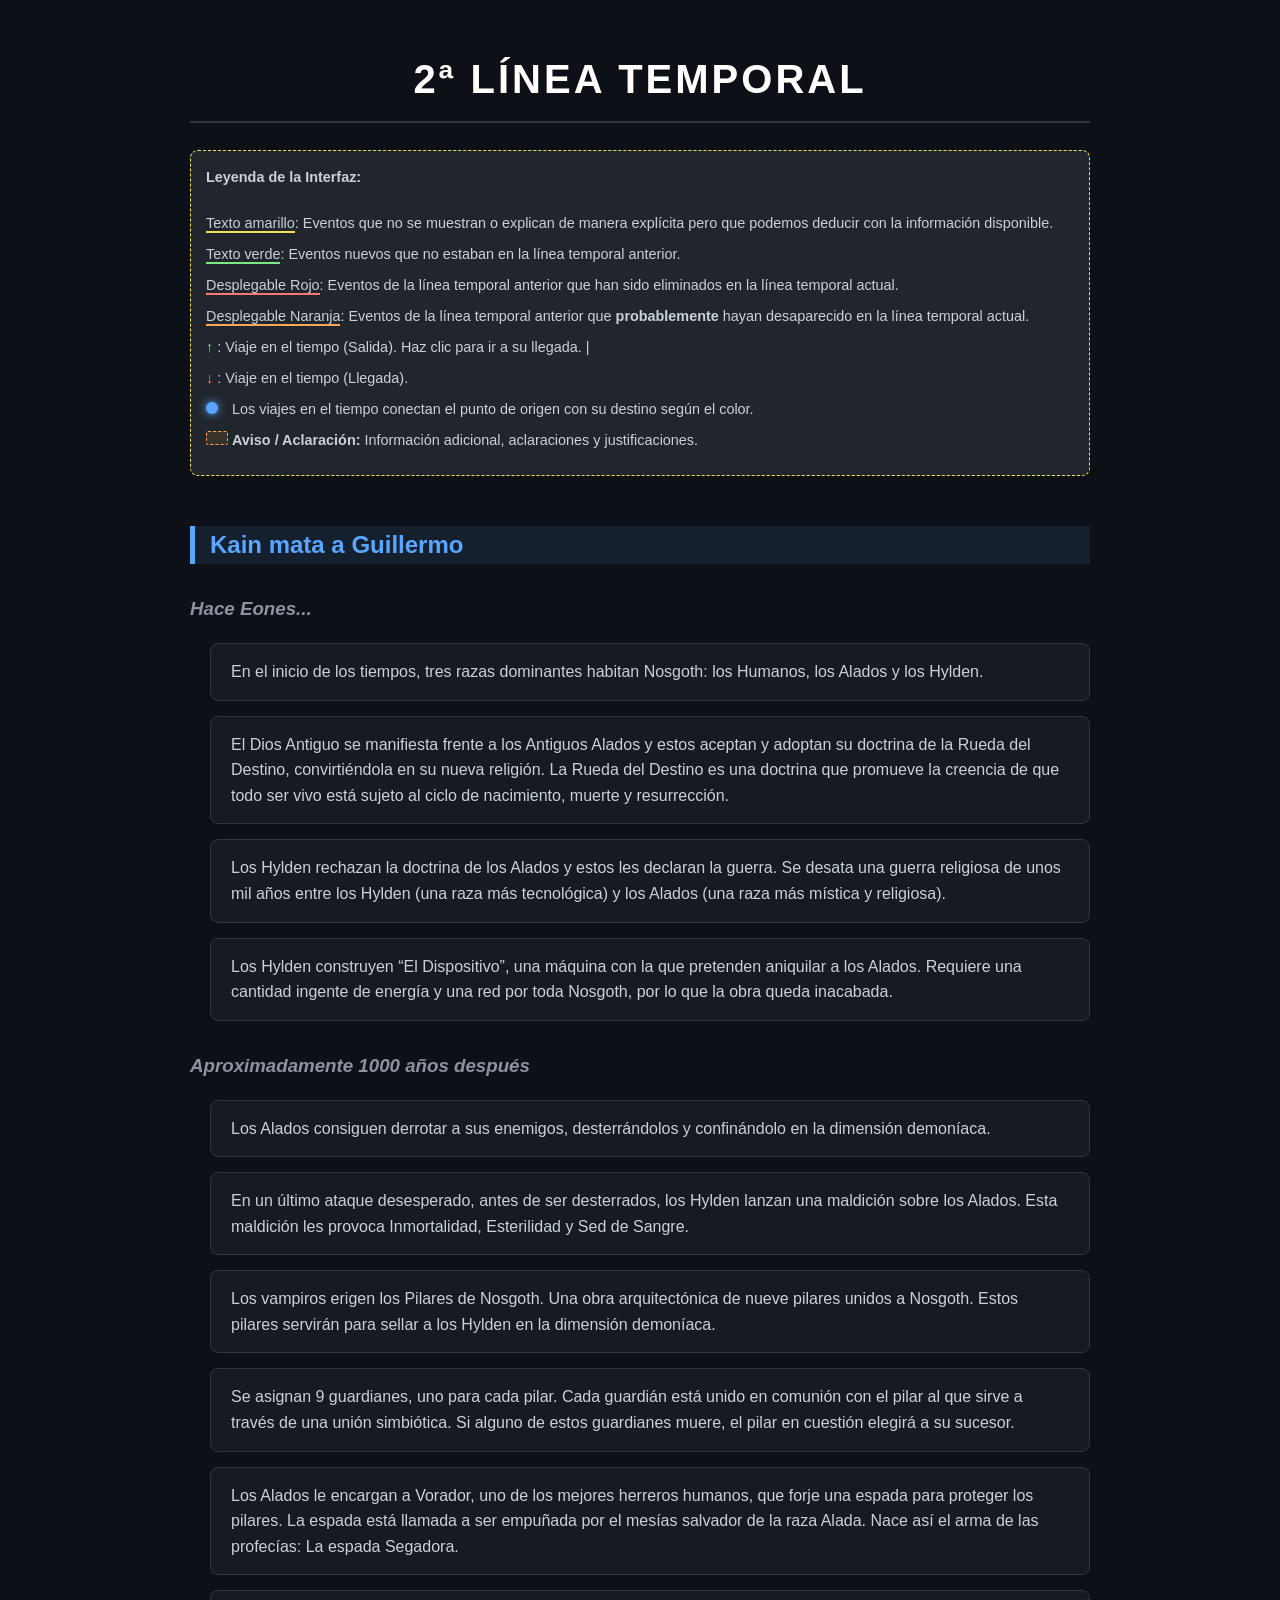
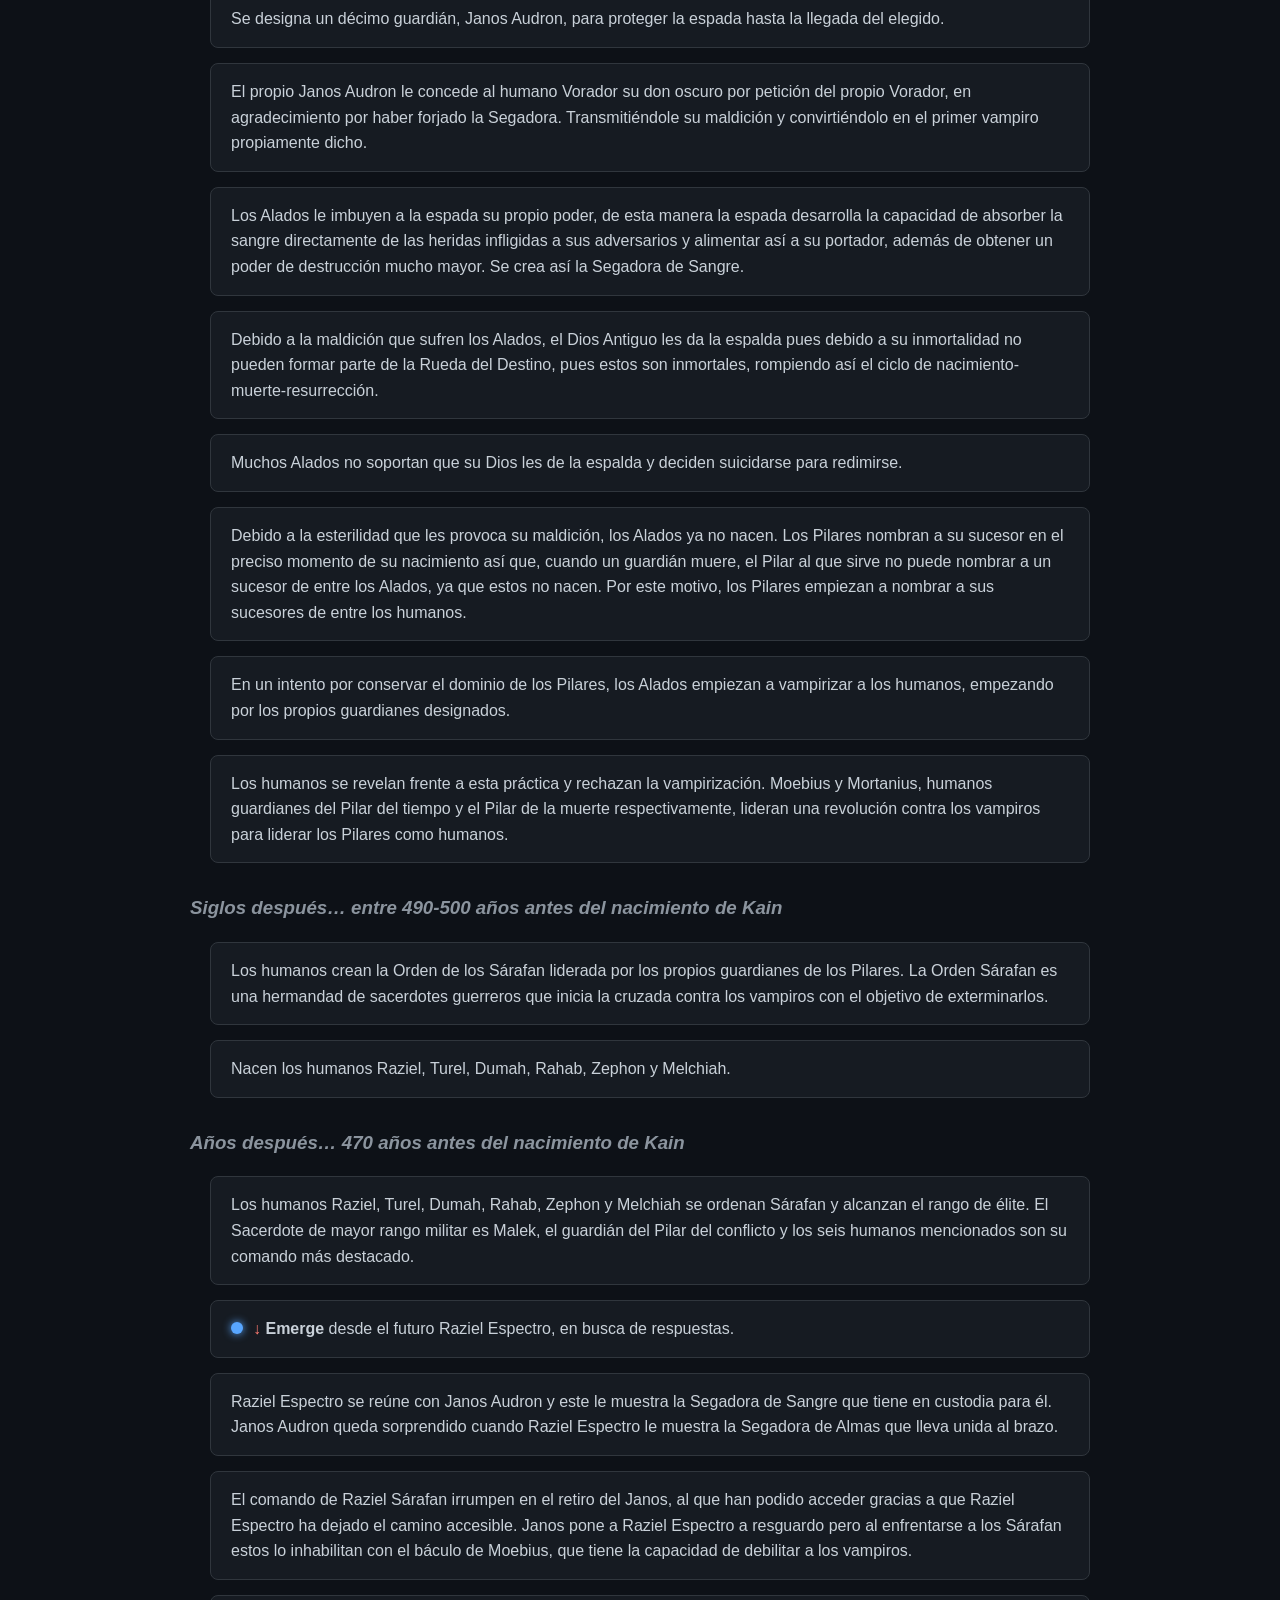
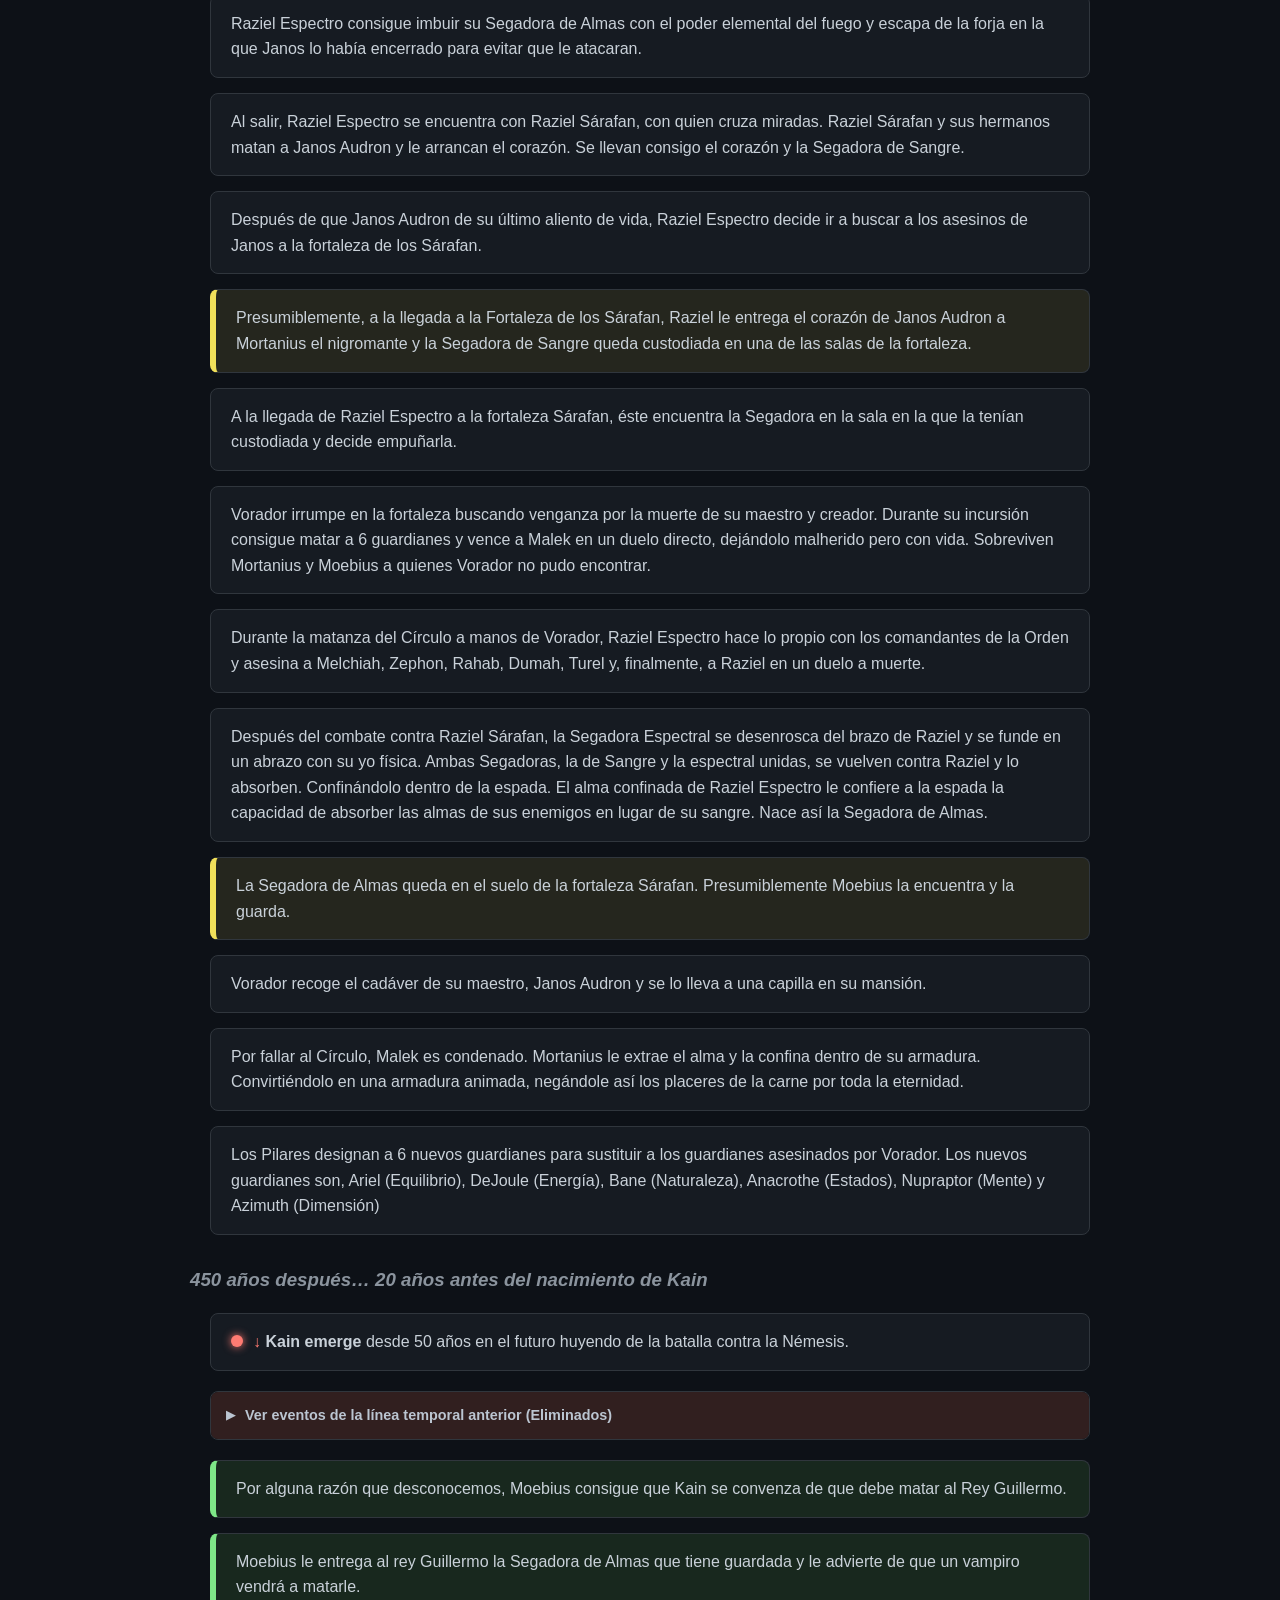
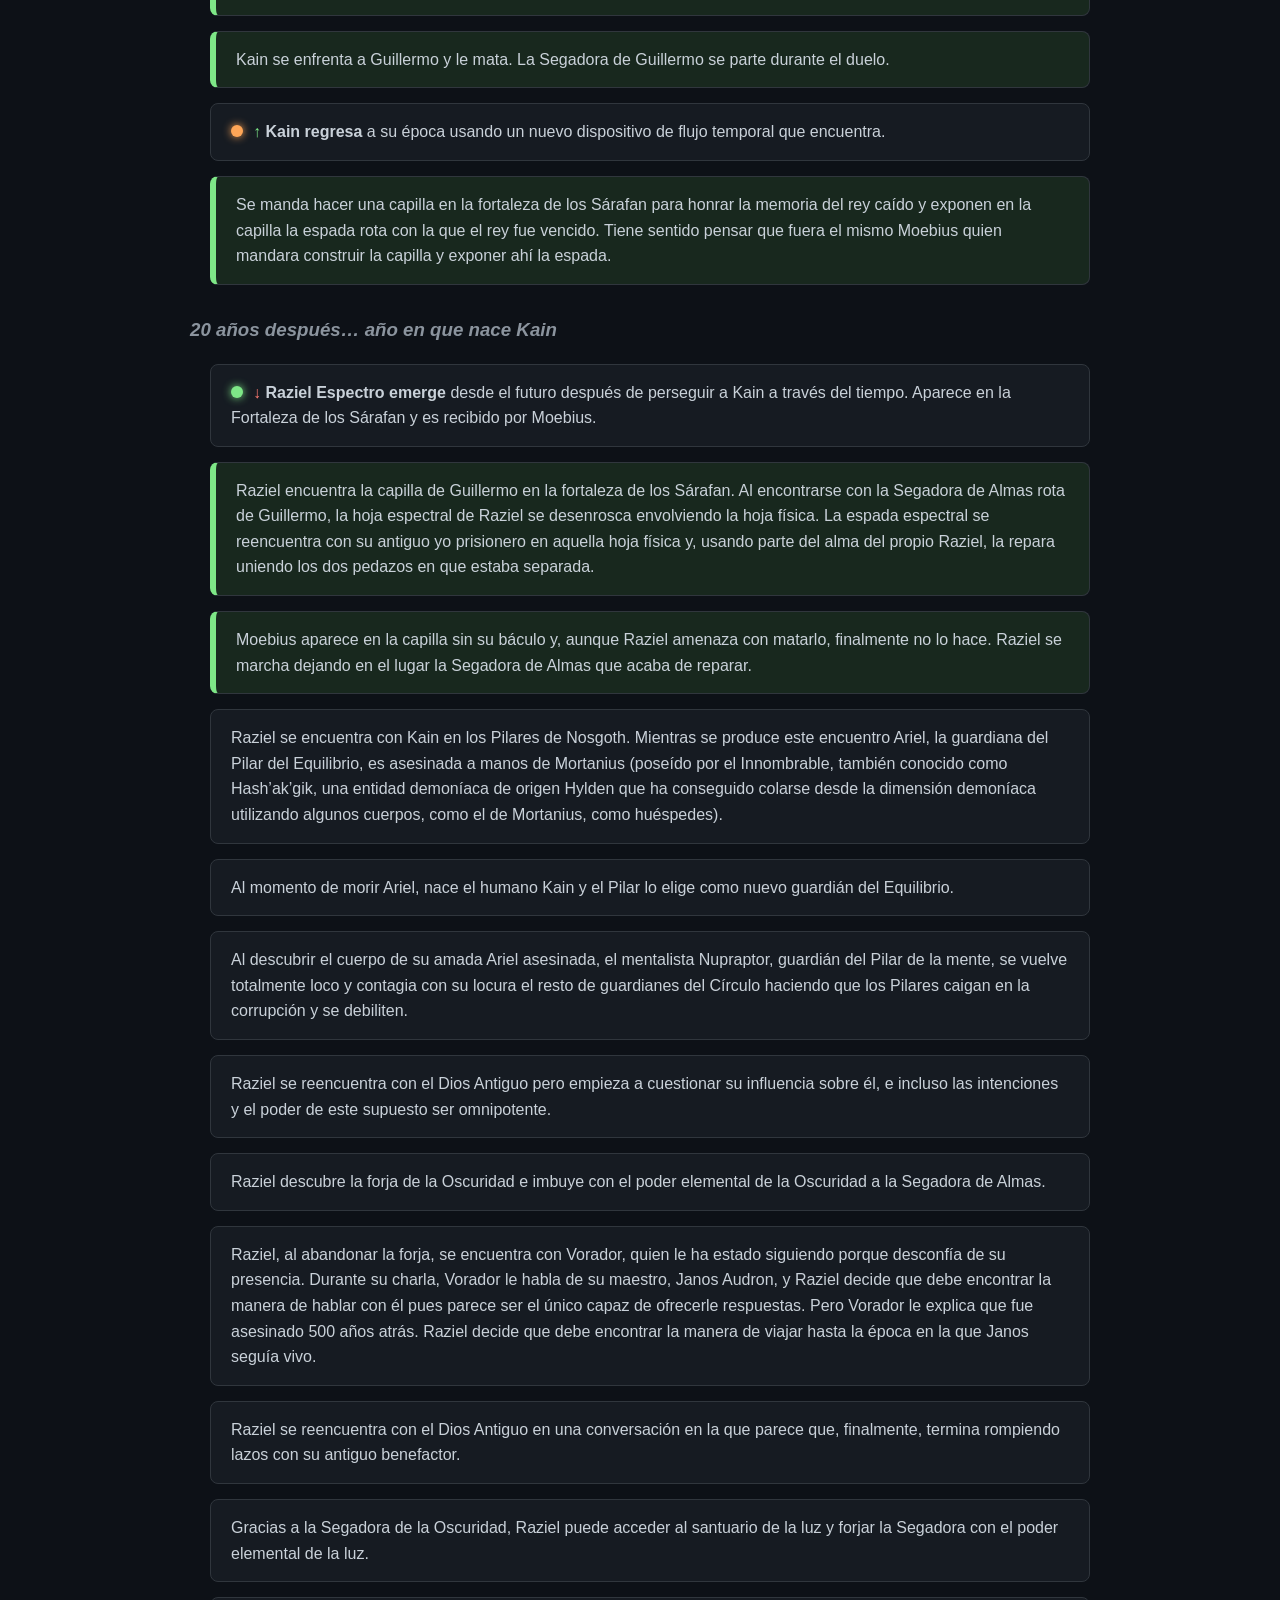
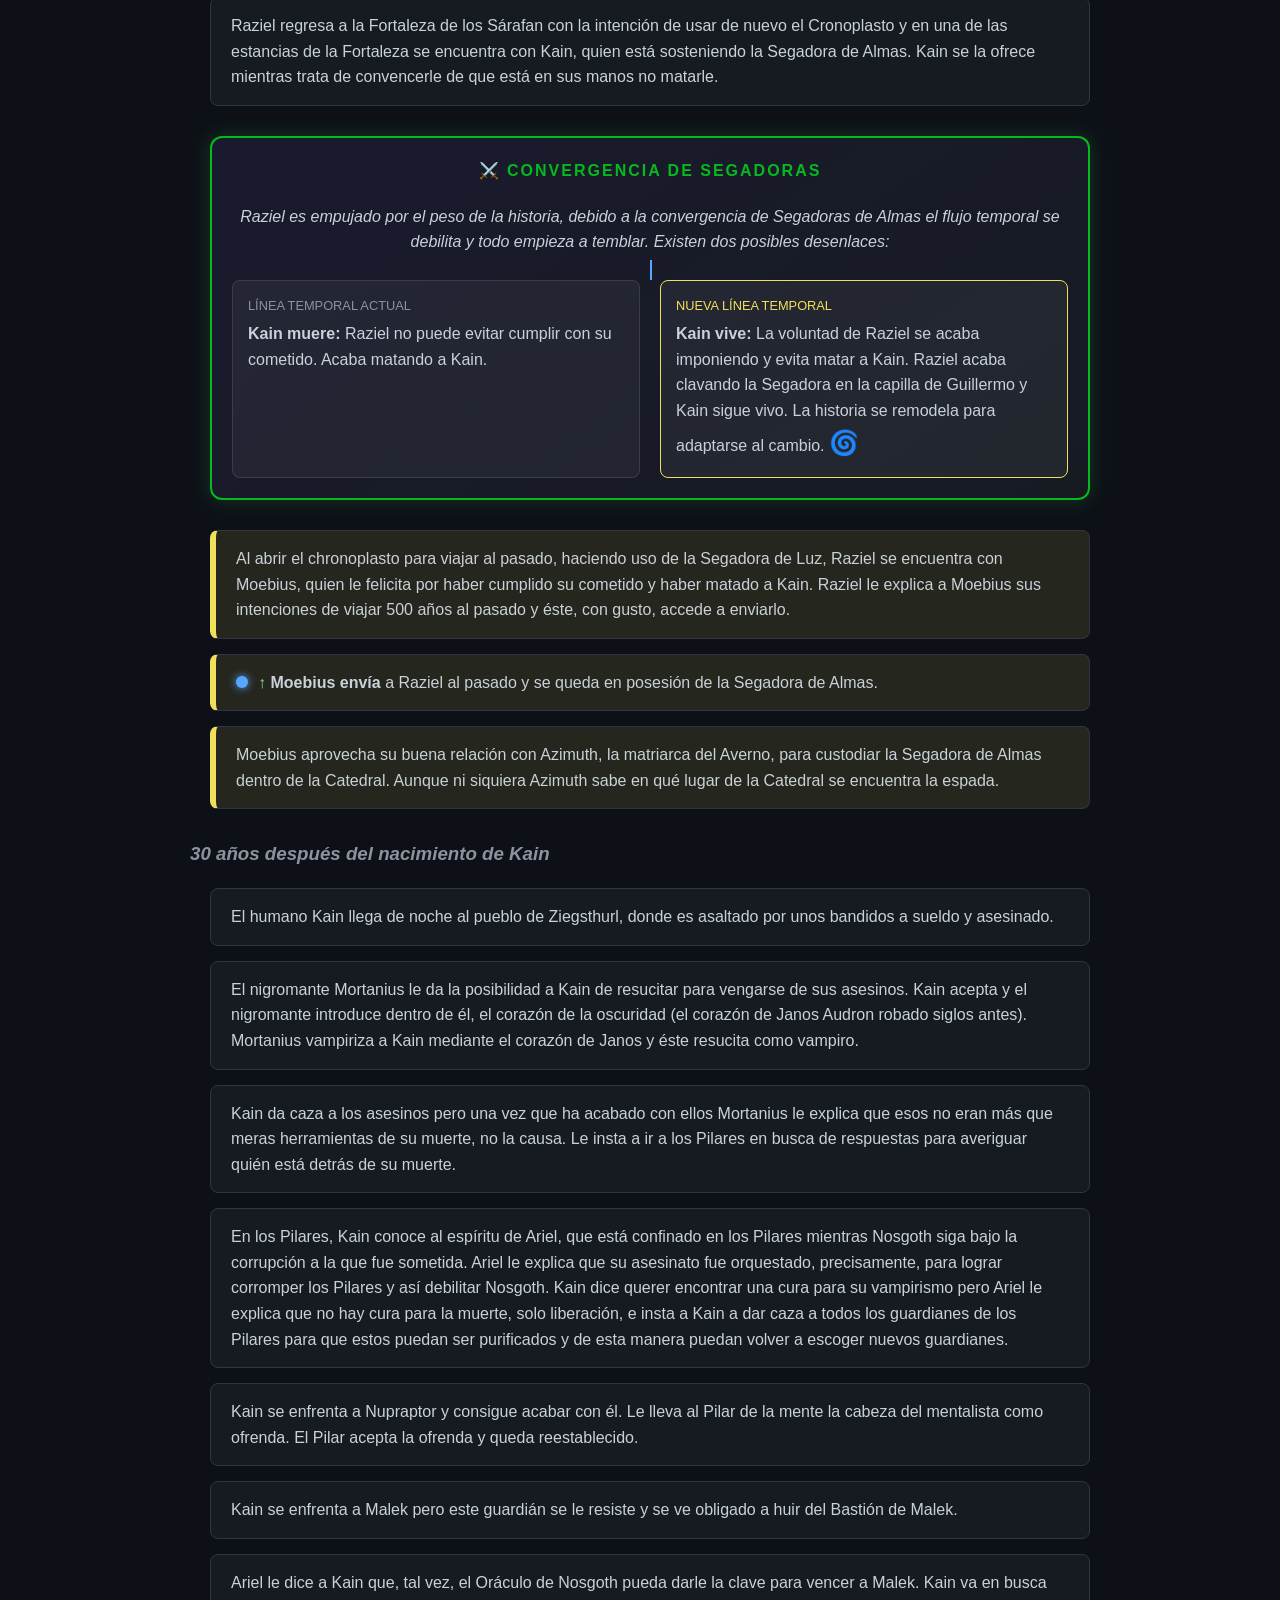
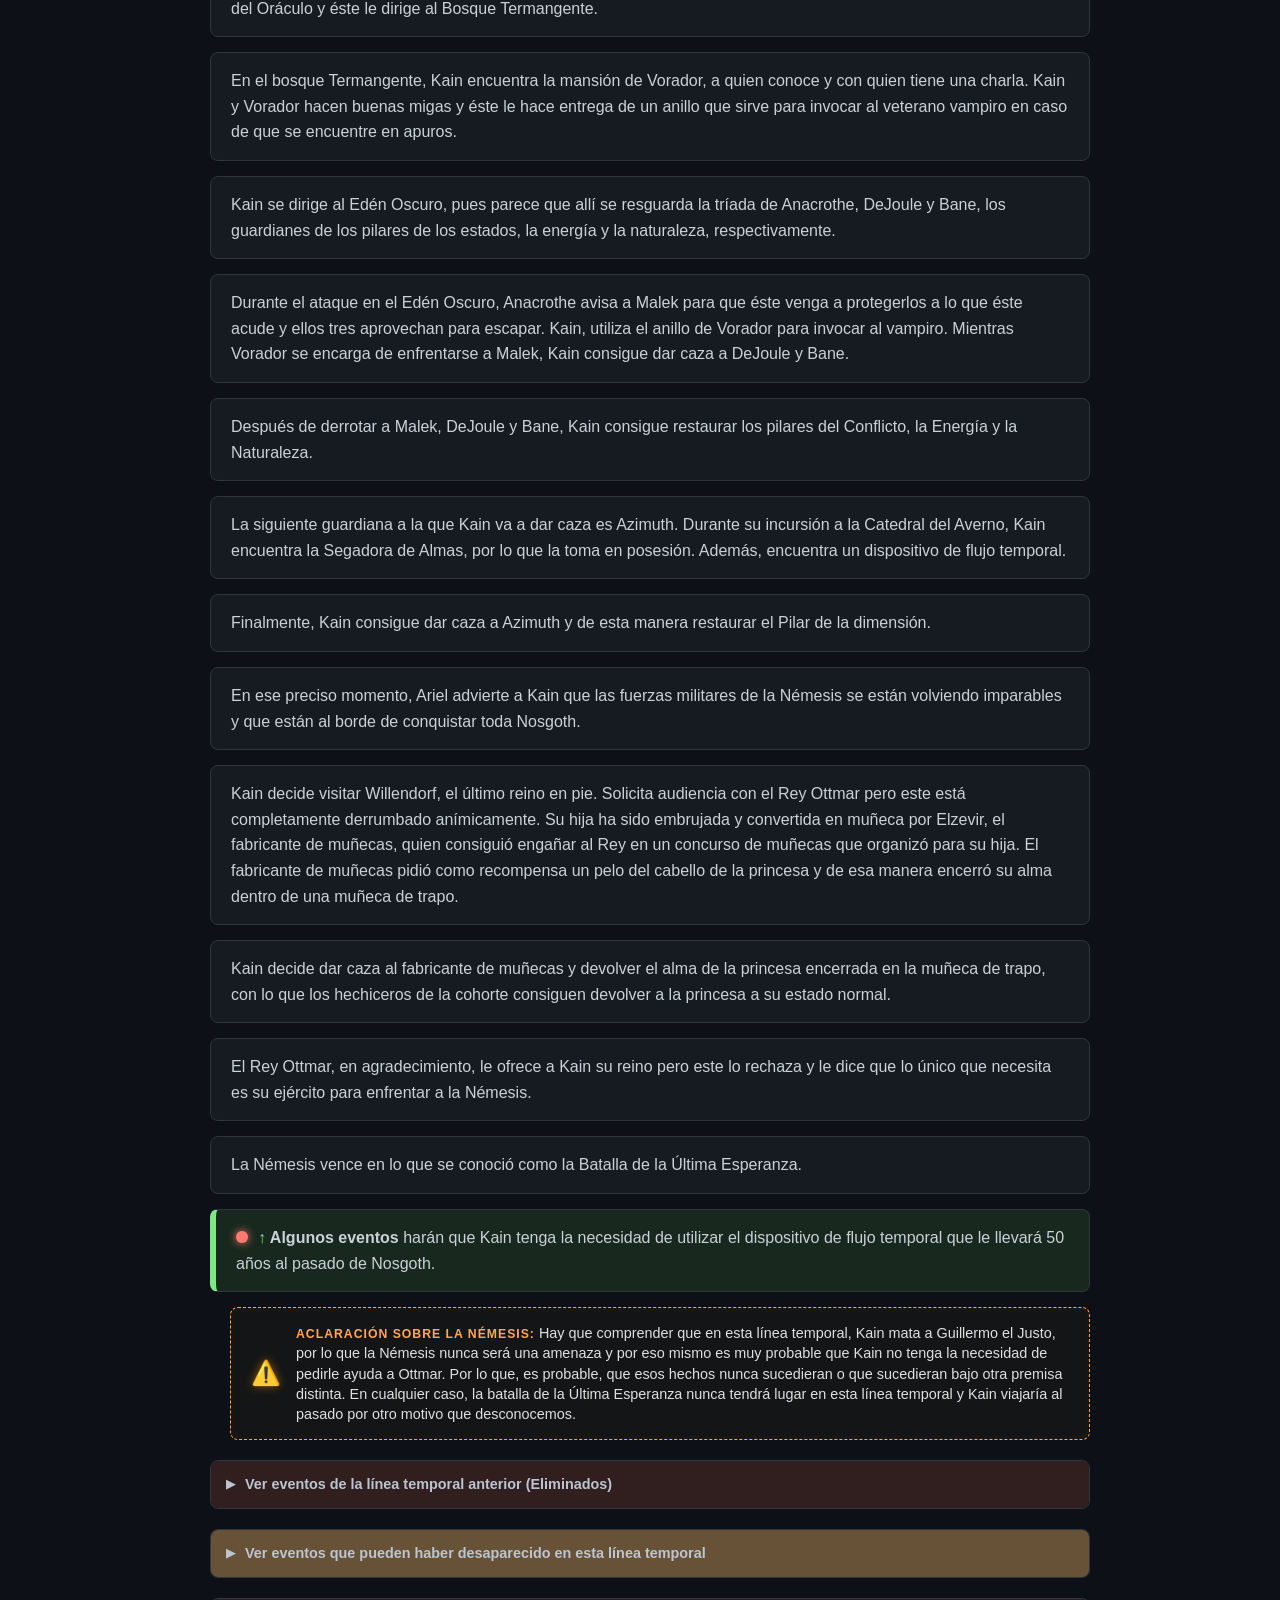
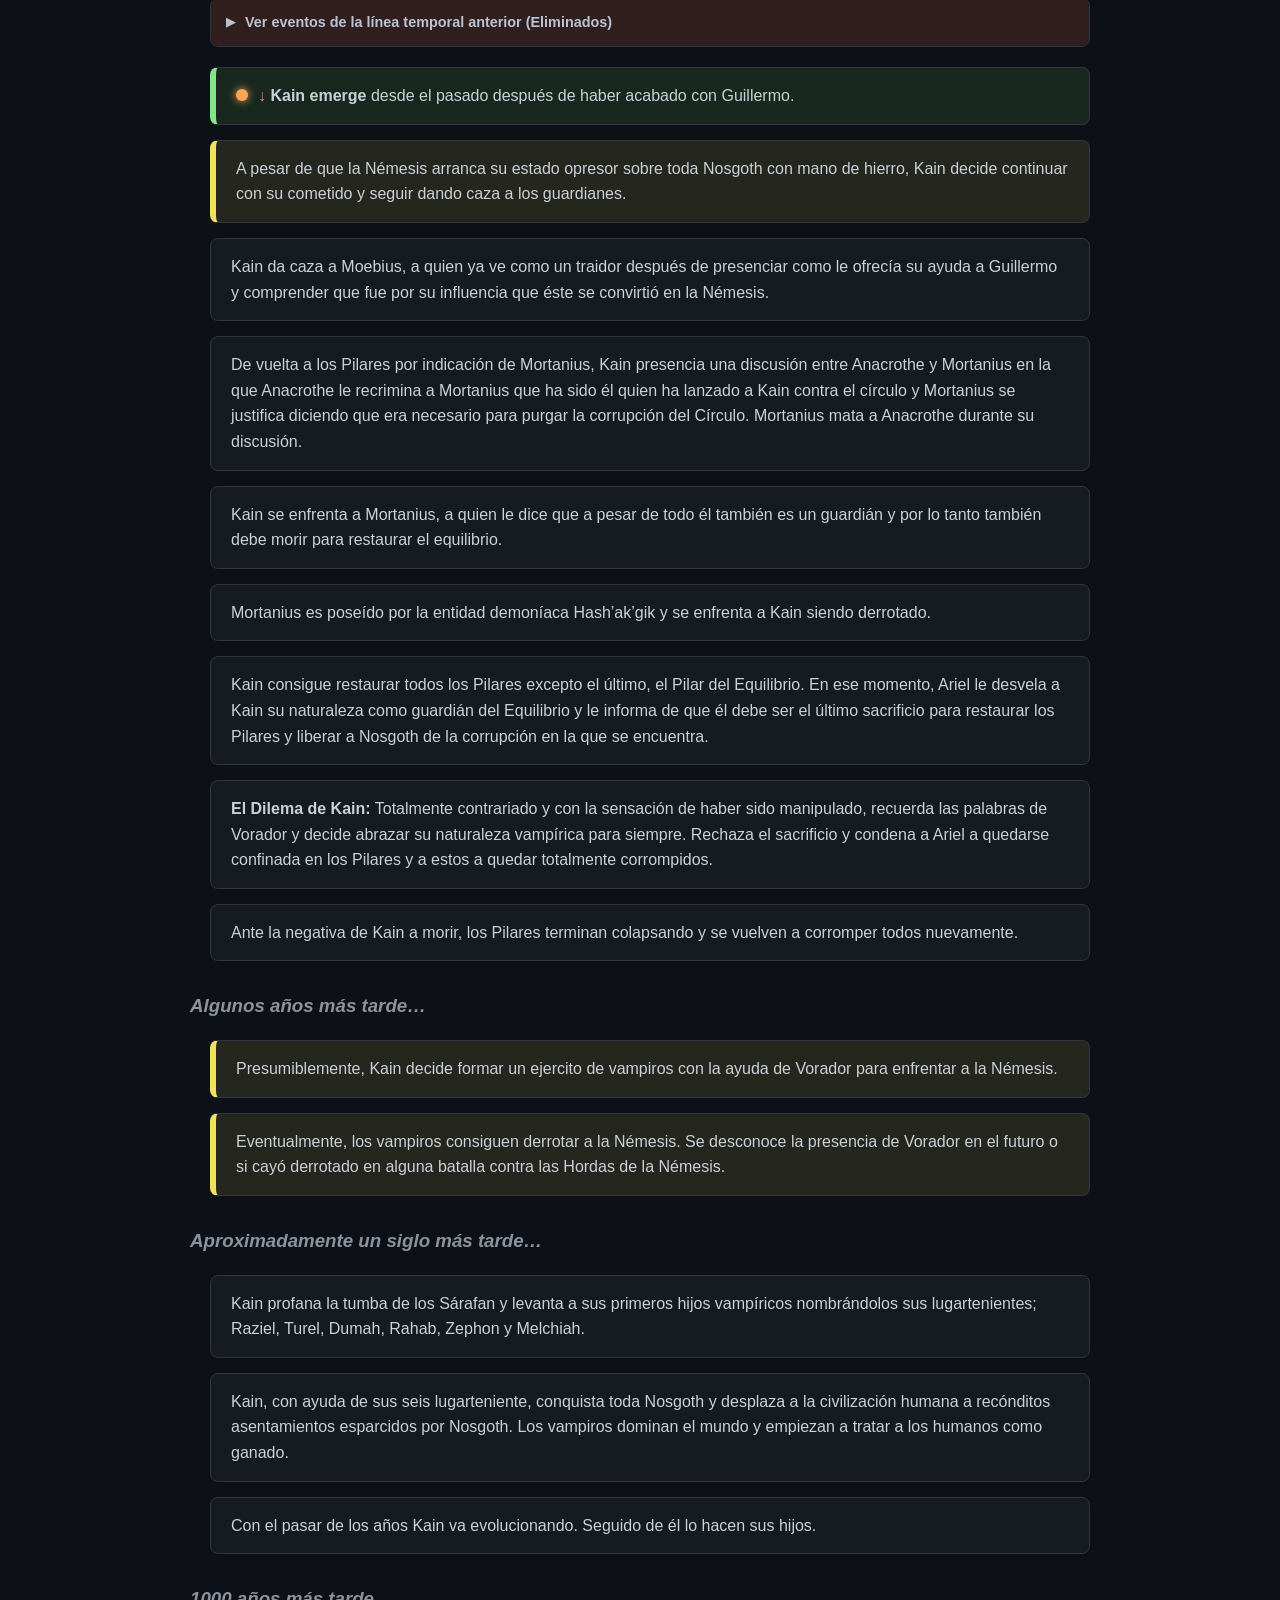
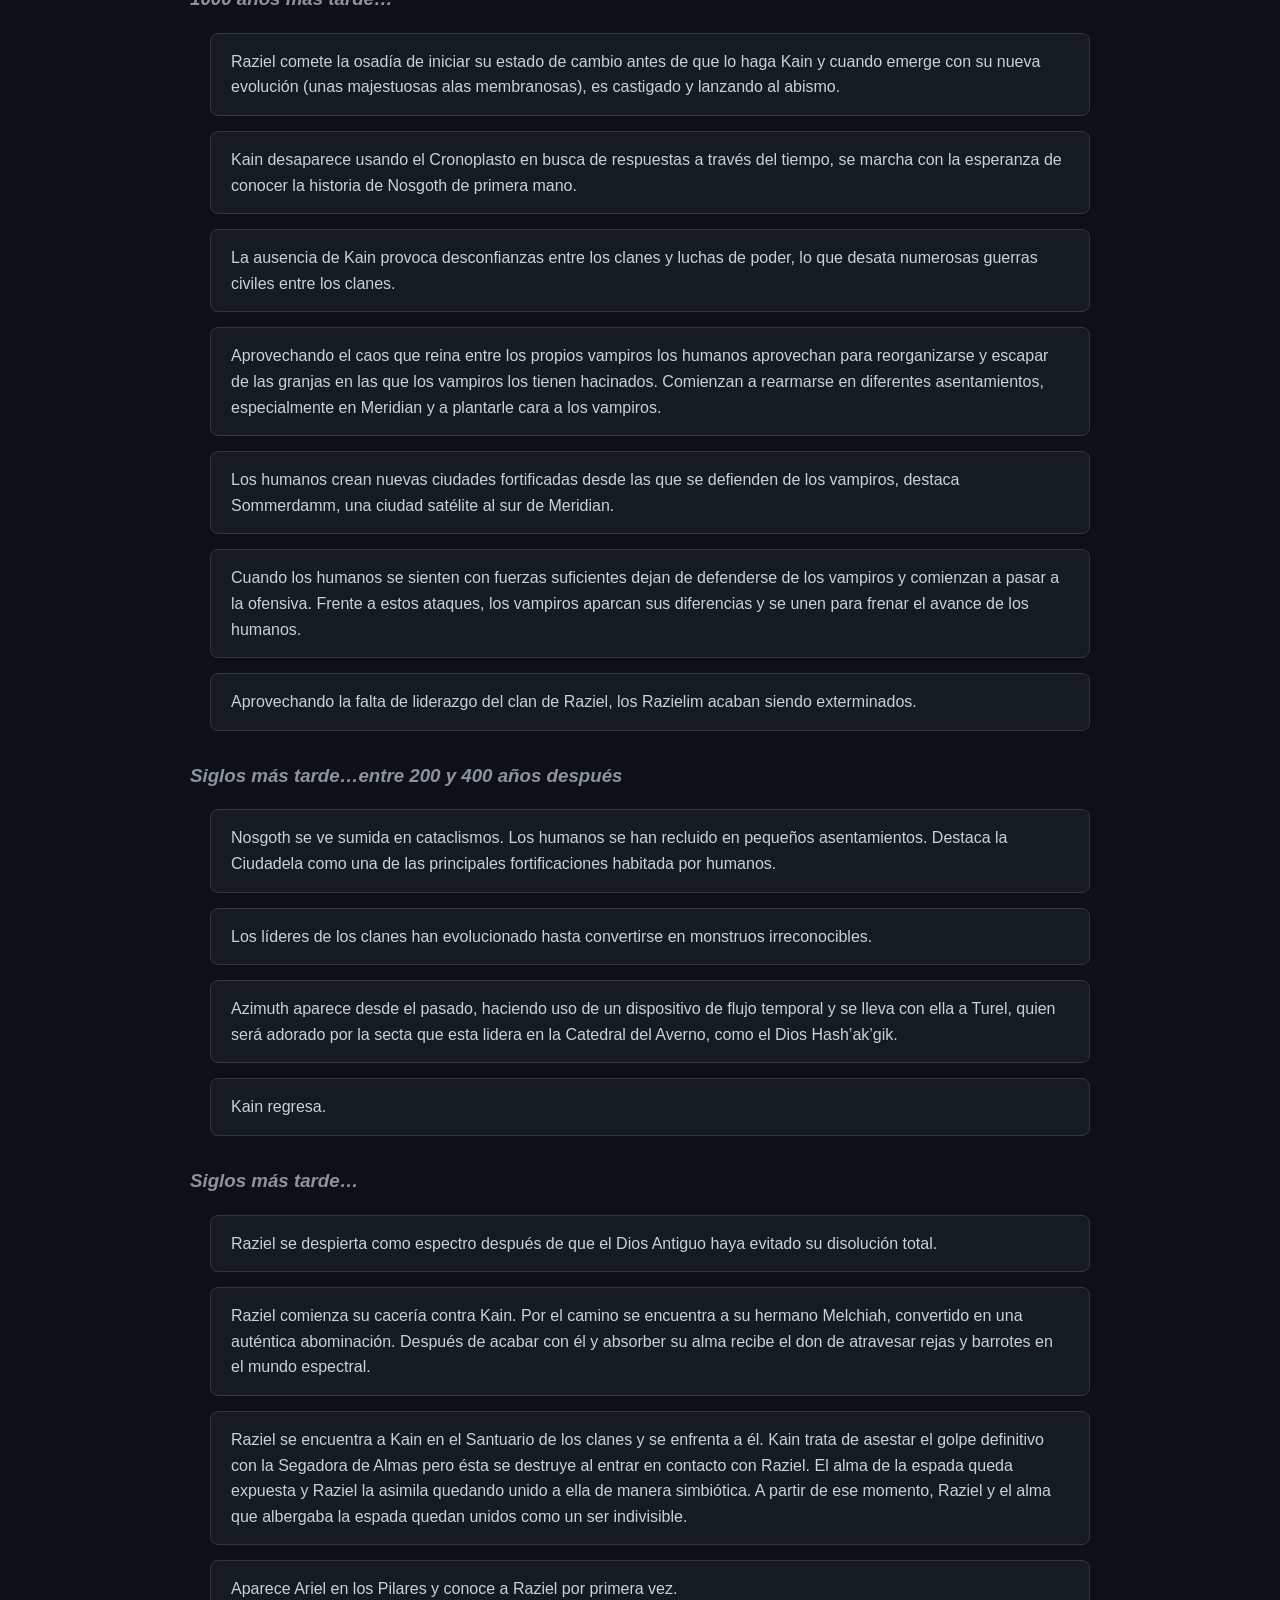
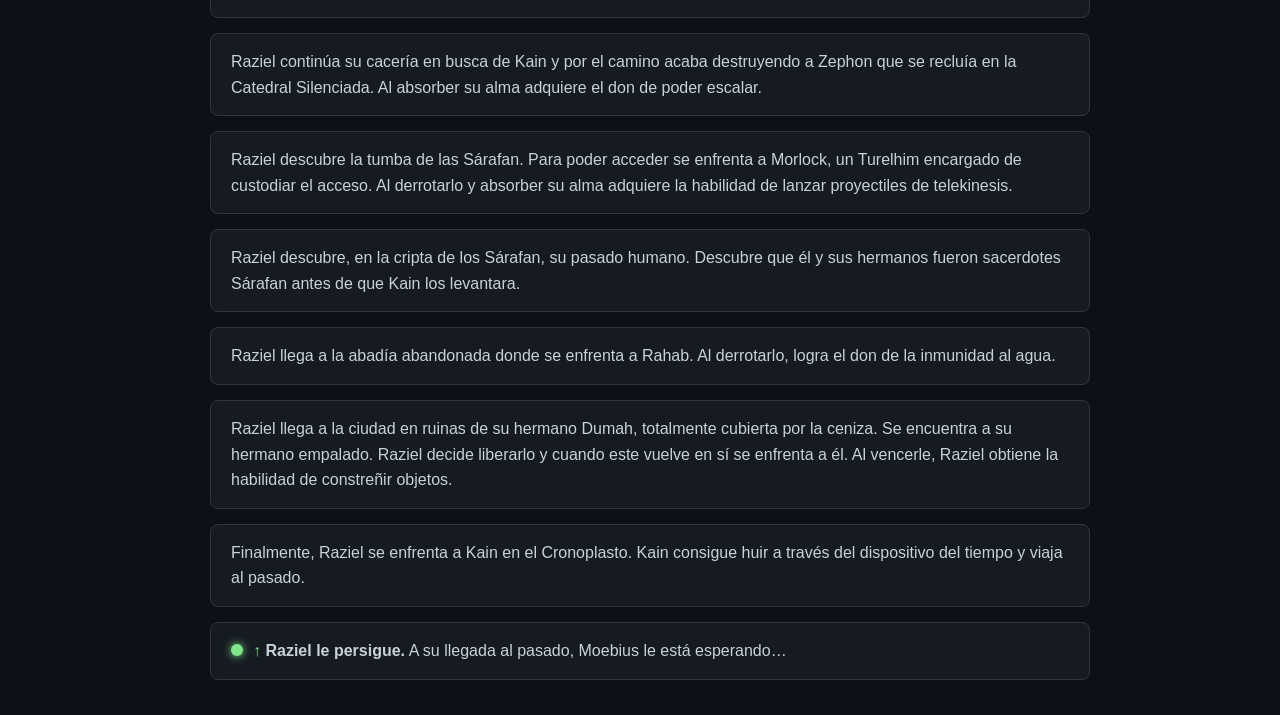
==== commit c071f5e4: "Línea temporal 3" ====
--- a/2Timeline.html
+++ b/2Timeline.html
@@ -26,7 +26,7 @@
                     Naranja</span>:
                 Eventos de la línea temporal anterior que <strong>probablemente</strong> hayan desaparecido en la línea
                 temporal actual.</div>
-            <div class="legend-item"><span class="up">↑</span> : Viaje en el tiempo (Salida) | </div>
+            <div class="legend-item"><span class="up">↑</span> : Viaje en el tiempo (Salida). Haz clic para ir a su llegada. | </div>
             <div class="legend-item"><span class="down">↓</span> : Viaje en el tiempo
                 (Llegada).</div>
             <div class="legend-item"><span class="dot dot-blue"></span> Los viajes en el tiempo conectan el punto de
@@ -127,7 +127,7 @@
                 El Sacerdote de mayor rango militar es Malek, el guardián del Pilar del conflicto y los seis humanos
                 mencionados son su comando más destacado.
             </div>
-            <div class="event-card">
+            <div class="event-card" id="llegada-raziel-espectro">
                 <span class="dot dot-blue"></span><span class="down">↓</span>
                 <strong>Emerge</strong> desde el futuro Raziel Espectro, en busca de respuestas.
             </div>
@@ -197,7 +197,7 @@
 
         <h3>450 años después… 20 años antes del nacimiento de Kain</h3>
         <div class="timeline">
-            <div class="event-card">
+            <div class="event-card" id="llegada-kain-futuro">
                 <span class="dot dot-red"></span><span class="down">↓</span>
                 <strong>Kain emerge</strong> desde 50 años en el futuro huyendo de la batalla contra la Némesis.
             </div>
@@ -232,10 +232,10 @@
             <div class="event-card created"> Kain se enfrenta a Guillermo y le mata. La Segadora de Guillermo se parte
                 durante el duelo.
             </div>
-            <div class="event-card">
+            <a class="event-card time-link" href="#llegada-kain-guillermo" title="Ir a la llegada correspondiente">
                 <span class="dot dot-orange"></span><span class="up">↑</span> <strong>Kain regresa</strong> a su época
                 usando un nuevo dispositivo de flujo temporal que encuentra.
-            </div>
+            </a>
             <div class="event-card created"> Se manda hacer una capilla en la fortaleza de los Sárafan para honrar la
                 memoria del rey caído y exponen en la capilla la espada rota con la que el rey fue vencido. Tiene
                 sentido pensar que fuera el mismo Moebius quien mandara construir la capilla y exponer ahí la espada.
@@ -245,7 +245,7 @@
 
         <h3>20 años después… año en que nace Kain</h3>
         <div class="timeline">
-            <div class="event-card">
+            <div class="event-card" id="llegada-raziel-persecucion">
                 <span class="dot dot-green"></span><span class="down">↓</span>
                 <strong>Raziel Espectro emerge</strong> desde el futuro después de perseguir a Kain a través del tiempo.
                 Aparece en la Fortaleza de los Sárafan y es recibido por Moebius.
@@ -326,10 +326,10 @@
                 a Kain. Raziel le explica a Moebius sus intenciones de viajar 500 años al pasado y éste, con gusto,
                 accede a enviarlo.
             </div>
-            <div class="event-card deduced">
+            <a class="event-card deduced time-link" href="#llegada-raziel-espectro" title="Ir a la llegada correspondiente">
                 <span class="dot dot-blue"></span><span class="up">↑</span>
                 <strong>Moebius envía</strong> a Raziel al pasado y se queda en posesión de la Segadora de Almas.
-            </div>
+            </a>
             <div class="event-card deduced">Moebius aprovecha su buena relación con Azimuth, la matriarca del Averno,
                 para custodiar la Segadora de Almas dentro de la Catedral. Aunque ni siquiera Azimuth sabe en qué lugar
                 de la Catedral se encuentra la espada.
@@ -408,10 +408,11 @@
             </div>
             <div class="event-card">La Némesis vence en lo que se conoció como la Batalla de la Última Esperanza.
             </div>
-            <div class="event-card created"> <span class="dot dot-red"></span><span class="up">↑</span><strong> Algunos
+            <a class="event-card created time-link" href="#llegada-kain-futuro" title="Ir a la llegada correspondiente">
+                <span class="dot dot-red"></span><span class="up">↑</span><strong> Algunos
                     eventos</strong> harán que Kain tenga la necesidad de utilizar el dispositivo de flujo temporal que
                 le llevará 50 años al pasado de Nosgoth.
-            </div>
+            </a>
             <div class="event-card warning-card">
                 <div class="warning-icon">⚠️</div>
                 <div class="warning-content">
@@ -466,7 +467,7 @@
                     </div>
                 </div>
             </details>
-            <div class="event-card created">
+            <div class="event-card created" id="llegada-kain-guillermo">
                 <span class="dot dot-orange"></span><span class="down">↓</span>
                 <strong>Kain emerge</strong> desde el pasado después de haber acabado con Guillermo.
 
@@ -606,10 +607,10 @@
             <div class="event-card">Finalmente, Raziel se enfrenta a Kain en el Cronoplasto. Kain consigue huir a través
                 del dispositivo del tiempo y viaja al pasado.
             </div>
-            <div class="event-card">
+            <a class="event-card time-link" href="#llegada-raziel-persecucion" title="Ir a la llegada correspondiente">
                 <span class="dot dot-green"></span><span class="up">↑</span>
                 <strong>Raziel le persigue.</strong> A su llegada al pasado, Moebius le está esperando…
-            </div>
+            </a>
         </div>
     </div>
 
--- a/css/timeline-style.css
+++ b/css/timeline-style.css
@@ -1,3 +1,7 @@
+html {
+    scroll-behavior: smooth;
+}
+
 :root {
     --bg-color: #0d1117;
     --card-bg: #161b22;
@@ -7,6 +11,7 @@
     --accent-red: #ff7b72;
     --accent-green: #7ee787;
     --accent-orange: #ffa657;
+    --accent-brown: #a67c52;
     --border-color: #30363d;
 }
 
@@ -69,6 +74,18 @@
     border-color: #8b949e;
 }
 
+/* Las tarjetas de salida (↑) son enlaces a su llegada (↓) */
+.time-link {
+    display: block;
+    color: inherit;
+    text-decoration: none;
+}
+
+.event-card:target {
+    scroll-margin-top: 20px;
+    box-shadow: 0 0 0 2px var(--accent-yellow);
+}
+
 /* Regla: Eventos deducidos (Amarillo) */
 .deduced {
     border-left: 6px solid var(--accent-yellow);
@@ -136,6 +153,11 @@
 .dot-orange {
     background-color: var(--accent-orange);
     box-shadow: 0 0 8px var(--accent-orange);
+}
+
+.dot-brown {
+    background-color: var(--accent-brown);
+    box-shadow: 0 0 8px var(--accent-brown);
 }
 
 .legend {
